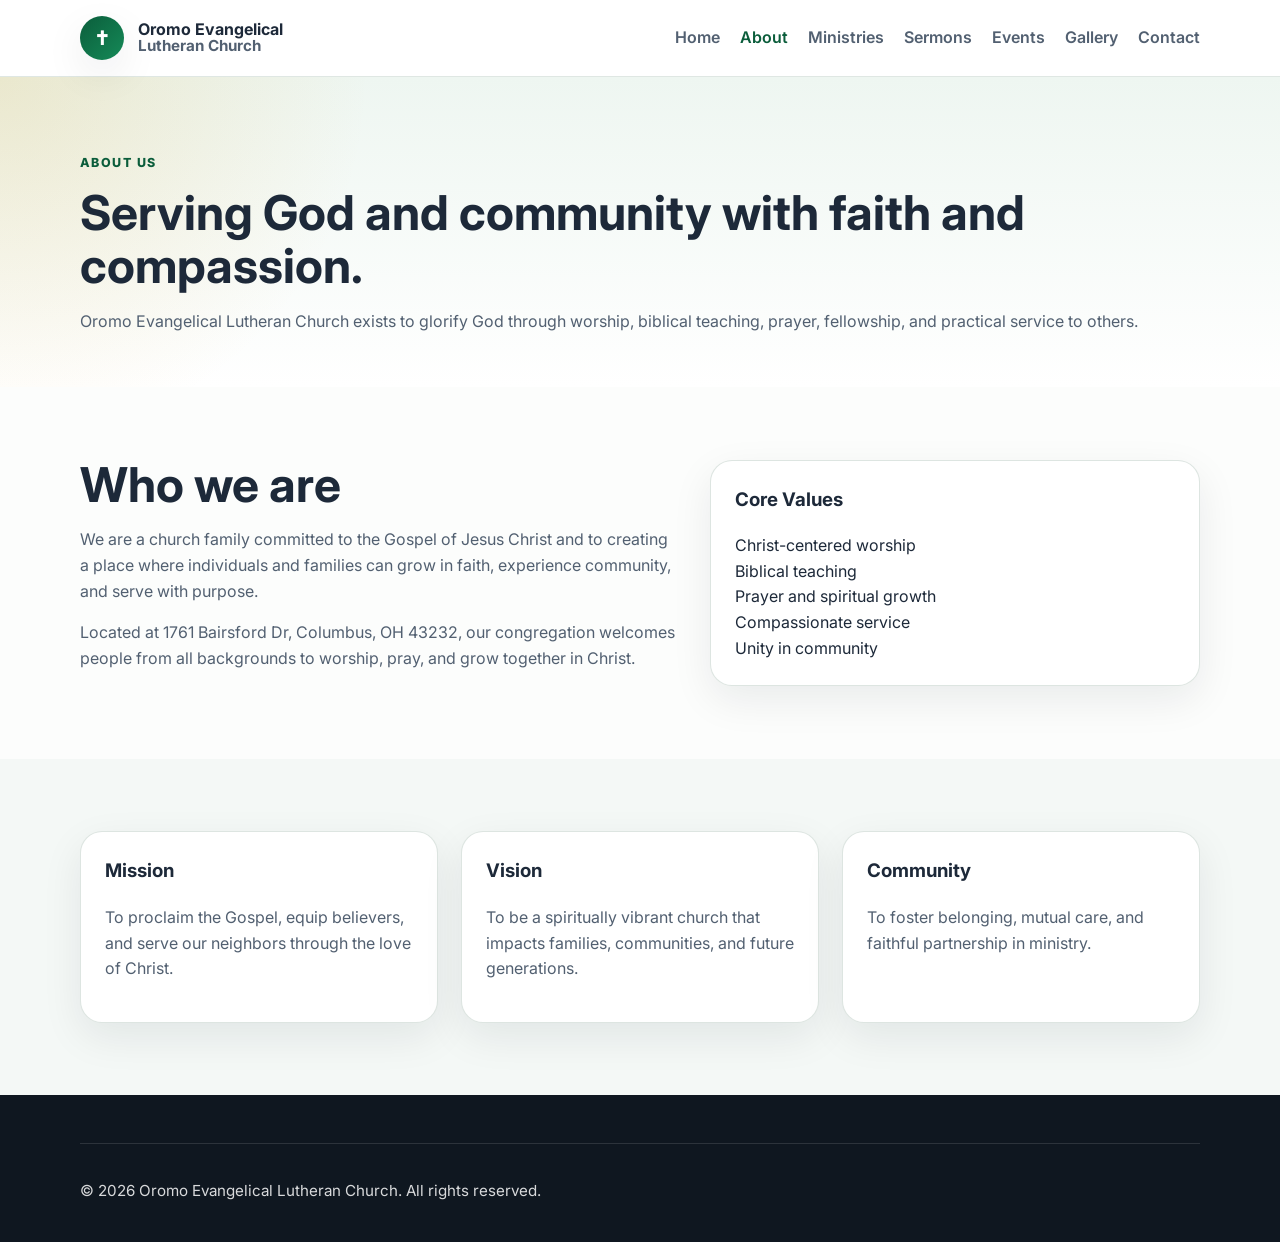
==== about.html @ d6fb28f9 "Add gallery navigation across site and link homepage to photo gallery" ====
<!DOCTYPE html>
<html lang="en">
  <head>
    <meta charset="UTF-8" />
    <meta name="viewport" content="width=device-width, initial-scale=1.0" />
    <title>About | Oromo Evangelical Lutheran Church</title>
    <meta
      name="description"
      content="Learn about Oromo Evangelical Lutheran Church in Columbus, Ohio, our mission, values, and commitment to worship, discipleship, and service."
    />
    <link rel="preconnect" href="https://fonts.googleapis.com" />
    <link rel="preconnect" href="https://fonts.gstatic.com" crossorigin />
    <link
      href="https://fonts.googleapis.com/css2?family=Inter:wght@400;500;600;700;800&display=swap"
      rel="stylesheet"
    />
    <link rel="stylesheet" href="assets/css/styles.css" />
  </head>
  <body>
    <header class="site-header">
      <div class="container header-inner">
        <a class="brand" href="index.html">
          <span class="brand-mark">✝</span>
          <span class="brand-text">
            <strong>Oromo Evangelical</strong>
            <span>Lutheran Church</span>
          </span>
        </a>
        <button class="nav-toggle" aria-label="Toggle navigation" aria-expanded="false">
          <span></span><span></span><span></span>
        </button>
        <nav class="site-nav">
          <a href="index.html">Home</a>
          <a class="active" href="about.html">About</a>
          <a href="ministries.html">Ministries</a>
          <a href="sermons.html">Sermons</a>
          <a href="events.html">Events</a>
          <a href="gallery.html">Gallery</a>
          <a href="contact.html">Contact</a>
        </nav>
      </div>
    </header>

    <main class="page-main">
      <section class="page-hero">
        <div class="container">
          <span class="eyebrow">About Us</span>
          <h1>Serving God and community with faith and compassion.</h1>
          <p>
            Oromo Evangelical Lutheran Church exists to glorify God through worship, biblical
            teaching, prayer, fellowship, and practical service to others.
          </p>
        </div>
      </section>

      <section class="section">
        <div class="container split-section">
          <div>
            <h2>Who we are</h2>
            <p>
              We are a church family committed to the Gospel of Jesus Christ and to creating a place
              where individuals and families can grow in faith, experience community, and serve with
              purpose.
            </p>
            <p>
              Located at 1761 Bairsford Dr, Columbus, OH 43232, our congregation welcomes people
              from all backgrounds to worship, pray, and grow together in Christ.
            </p>
          </div>
          <div class="info-panel">
            <h3>Core Values</h3>
            <ul>
              <li>Christ-centered worship</li>
              <li>Biblical teaching</li>
              <li>Prayer and spiritual growth</li>
              <li>Compassionate service</li>
              <li>Unity in community</li>
            </ul>
          </div>
        </div>
      </section>

      <section class="section section-alt">
        <div class="container cards three-up">
          <article class="card">
            <h3>Mission</h3>
            <p>
              To proclaim the Gospel, equip believers, and serve our neighbors through the love of
              Christ.
            </p>
          </article>
          <article class="card">
            <h3>Vision</h3>
            <p>
              To be a spiritually vibrant church that impacts families, communities, and future
              generations.
            </p>
          </article>
          <article class="card">
            <h3>Community</h3>
            <p>
              To foster belonging, mutual care, and faithful partnership in ministry.
            </p>
          </article>
        </div>
      </section>
    </main>

    <footer class="site-footer">
      <div class="container footer-bottom">
        <p>© 2026 Oromo Evangelical Lutheran Church. All rights reserved.</p>
      </div>
    </footer>

    <script src="assets/js/main.js"></script>
  </body>
</html>
---- assets/css/styles.css ----
:root {
  --color-primary: #0b5d3b;
  --color-primary-dark: #08482d;
  --color-secondary: #d7a72d;
  --color-text: #1d2939;
  --color-muted: #526071;
  --color-surface: #ffffff;
  --color-surface-alt: #f4f8f6;
  --color-border: #d8e1dc;
  --color-footer: #0f1720;
  --shadow-soft: 0 14px 40px rgba(15, 23, 32, 0.08);
  --radius-lg: 22px;
  --radius-md: 16px;
  --radius-sm: 12px;
  --container: 1120px;
}

* {
  box-sizing: border-box;
}

html {
  scroll-behavior: smooth;
}

body {
  margin: 0;
  font-family: 'Inter', sans-serif;
  color: var(--color-text);
  background: #fcfdfc;
  line-height: 1.6;
}

a {
  color: inherit;
  text-decoration: none;
}

img {
  max-width: 100%;
  display: block;
}

.container {
  width: min(100% - 2rem, var(--container));
  margin: 0 auto;
}

.site-header {
  position: sticky;
  top: 0;
  z-index: 20;
  background: rgba(255, 255, 255, 0.94);
  backdrop-filter: blur(10px);
  border-bottom: 1px solid rgba(216, 225, 220, 0.8);
}

.header-inner {
  display: flex;
  align-items: center;
  justify-content: space-between;
  gap: 1rem;
  min-height: 76px;
}

.brand {
  display: inline-flex;
  align-items: center;
  gap: 0.85rem;
  font-weight: 700;
}

.brand-mark {
  width: 44px;
  height: 44px;
  border-radius: 50%;
  background: linear-gradient(135deg, var(--color-primary), #158a58);
  color: #fff;
  display: grid;
  place-items: center;
  font-size: 1.2rem;
  box-shadow: var(--shadow-soft);
}

.brand-text {
  display: flex;
  flex-direction: column;
  line-height: 1.1;
}

.brand-text span {
  color: var(--color-muted);
  font-size: 0.95rem;
}

.site-nav {
  display: flex;
  gap: 1.25rem;
  align-items: center;
}

.site-nav a {
  font-weight: 600;
  color: var(--color-muted);
  transition: color 0.2s ease;
}

.site-nav a:hover,
.site-nav a.active {
  color: var(--color-primary);
}

.nav-toggle {
  display: none;
  border: 0;
  background: transparent;
  padding: 0;
  cursor: pointer;
}

.nav-toggle span {
  display: block;
  width: 24px;
  height: 2px;
  background: var(--color-text);
  margin: 5px 0;
  transition: 0.25s ease;
}

.hero,
.page-hero {
  background:
    radial-gradient(circle at top left, rgba(215, 167, 45, 0.18), transparent 28%),
    linear-gradient(180deg, #eef6f1 0%, #ffffff 100%);
}

.hero {
  padding: 5.5rem 0 4.5rem;
}

.page-hero {
  padding: 4.5rem 0 2.25rem;
}

.hero-grid,
.split-section,
.footer-grid {
  display: grid;
  gap: 2rem;
}

.hero-grid {
  grid-template-columns: 1.15fr 0.85fr;
  align-items: center;
}

.hero-copy h1,
.page-hero h1,
.section-heading h2,
.split-section h2,
.cta-box h2 {
  line-height: 1.1;
  margin: 0 0 1rem;
}

.hero-copy h1 {
  font-size: clamp(2.4rem, 5vw, 4.25rem);
  max-width: 12ch;
}

.page-hero h1,
.section-heading h2,
.split-section h2,
.cta-box h2 {
  font-size: clamp(2rem, 4vw, 3rem);
}

.hero-copy p,
.page-hero p,
.section-heading p,
.card p,
.split-section p,
.cta-box p,
.info-panel p {
  color: var(--color-muted);
}

.eyebrow {
  display: inline-block;
  margin-bottom: 0.9rem;
  text-transform: uppercase;
  letter-spacing: 0.12em;
  font-size: 0.78rem;
  font-weight: 800;
  color: var(--color-primary);
}

.hero-actions {
  display: flex;
  flex-wrap: wrap;
  gap: 1rem;
  margin: 1.6rem 0 1.5rem;
}

.btn {
  display: inline-flex;
  align-items: center;
  justify-content: center;
  border-radius: 999px;
  padding: 0.9rem 1.35rem;
  font-weight: 700;
  transition: transform 0.2s ease, box-shadow 0.2s ease, background 0.2s ease;
}

.btn:hover {
  transform: translateY(-1px);
}

.btn-primary {
  background: var(--color-primary);
  color: #fff;
  box-shadow: 0 12px 30px rgba(11, 93, 59, 0.2);
}

.btn-primary:hover {
  background: var(--color-primary-dark);
}

.btn-secondary,
.btn-light {
  background: #fff;
  color: var(--color-text);
  border: 1px solid var(--color-border);
}

.btn-light {
  white-space: nowrap;
}

.service-times,
.info-panel ul,
.contact-list,
.site-footer ul {
  list-style: none;
  padding: 0;
  margin: 0;
}

.service-times li,
.contact-list li,
.site-footer li {
  margin-bottom: 0.6rem;
}

.hero-card,
.card,
.info-panel,
.cta-box,
.gallery-preview-card {
  background: var(--color-surface);
  border-radius: var(--radius-lg);
  box-shadow: var(--shadow-soft);
}

.hero-card {
  overflow: hidden;
  border: 1px solid rgba(216, 225, 220, 0.7);
}

.hero-card-image {
  min-height: 320px;
  background:
    linear-gradient(rgba(11, 93, 59, 0.14), rgba(11, 93, 59, 0.22)),
    url('../../home.webp') center/cover;
}

.hero-card-content {
  padding: 1.5rem;
}

.text-link {
  color: var(--color-primary);
  font-weight: 700;
}

.section {
  padding: 4.5rem 0;
}

.section-alt {
  background: var(--color-surface-alt);
}

.section-heading {
  max-width: 700px;
  margin-bottom: 2rem;
}

.cards {
  display: grid;
  gap: 1.4rem;
}

.cards.three-up {
  grid-template-columns: repeat(3, minmax(0, 1fr));
}

.cards.two-up {
  grid-template-columns: repeat(2, minmax(0, 1fr));
}

.card,
.info-panel {
  padding: 1.5rem;
  border: 1px solid rgba(216, 225, 220, 0.85);
}

.card h3,
.info-panel h3,
.site-footer h3,
.site-footer h4 {
  margin-top: 0;
}

.split-section {
  grid-template-columns: 1.1fr 0.9fr;
  align-items: center;
}

.event-date {
  display: inline-block;
  margin-bottom: 0.85rem;
  font-weight: 800;
  color: var(--color-secondary);
}

.ministry-card {
  display: flex;
  flex-direction: column;
  gap: 1rem;
}

.ministry-image,
.gallery-preview-image {
  width: 100%;
  height: 220px;
  object-fit: cover;
  border-radius: var(--radius-md);
}

.gallery-preview-section {
  padding-top: 0;
}

.gallery-preview-card {
  padding: 1rem;
  border: 1px solid rgba(216, 225, 220, 0.85);
}

.cta-section {
  padding-top: 0;
}

.cta-box {
  background: linear-gradient(135deg, var(--color-primary), #158a58);
  color: #fff;
  padding: 2rem;
  display: flex;
  align-items: center;
  justify-content: space-between;
  gap: 1.5rem;
}

.cta-box .eyebrow,
.cta-box p {
  color: rgba(255, 255, 255, 0.9);
}

.site-footer {
  background: var(--color-footer);
  color: rgba(255, 255, 255, 0.84);
  padding: 3rem 0 1.5rem;
}

.footer-grid {
  grid-template-columns: 1.3fr 0.7fr 0.8fr;
  padding-bottom: 1.5rem;
}

.site-footer a {
  color: rgba(255, 255, 255, 0.84);
}

.footer-bottom {
  padding-top: 1.25rem;
  border-top: 1px solid rgba(255, 255, 255, 0.12);
  font-size: 0.95rem;
}

.gallery-section {
  padding-top: 0;
}

.gallery-grid {
  display: grid;
  grid-template-columns: repeat(3, minmax(0, 1fr));
  gap: 1.25rem;
}

.gallery-grid img {
  width: 100%;
  height: 240px;
  object-fit: cover;
  border-radius: var(--radius-md);
  box-shadow: var(--shadow-soft);
}

@media (max-width: 900px) {
  .hero-grid,
  .split-section,
  .footer-grid,
  .cards.three-up,
  .cards.two-up,
  .cta-box,
  .gallery-grid {
    grid-template-columns: 1fr;
  }

  .cta-box {
    align-items: flex-start;
  }

  .nav-toggle {
    display: block;
  }

  .site-nav {
    position: absolute;
    top: 76px;
    right: 1rem;
    left: 1rem;
    display: none;
    flex-direction: column;
    align-items: flex-start;
    gap: 1rem;
    padding: 1rem;
    background: #fff;
    border: 1px solid var(--color-border);
    border-radius: var(--radius-md);
    box-shadow: var(--shadow-soft);
  }

  .site-nav.open {
    display: flex;
  }
}
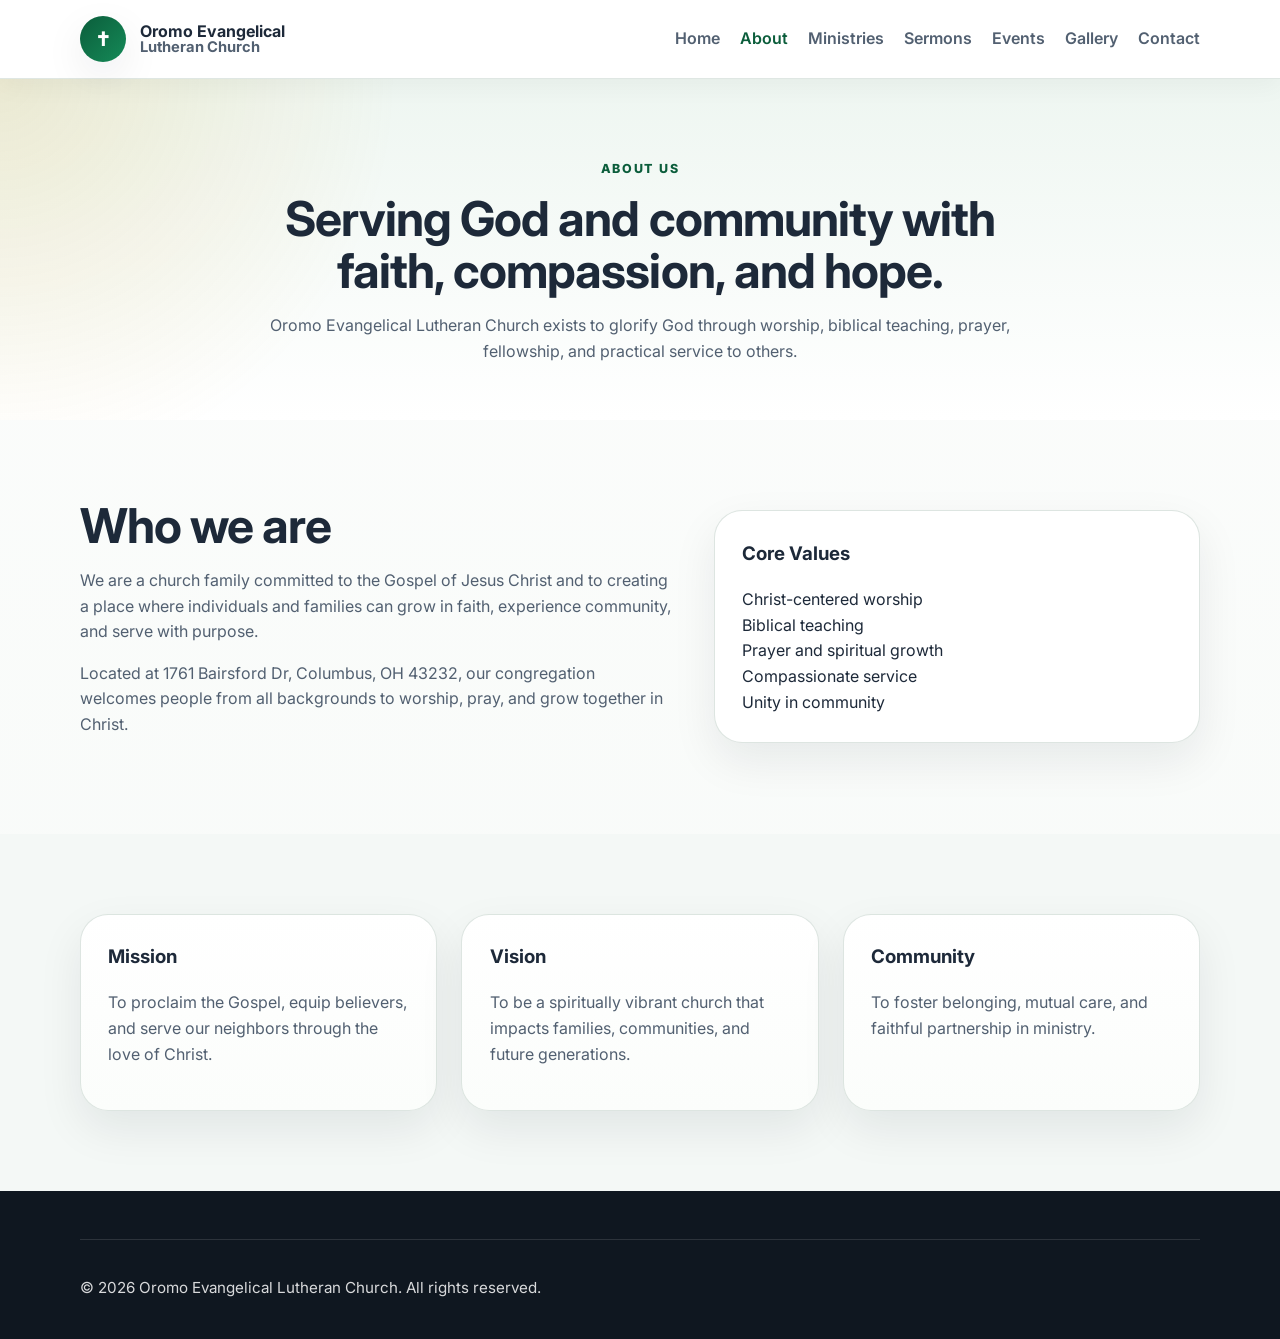
==== commit a0c67684: "Polish about, contact, sermons, and upgrade gallery with captions and featured slideshow" ====
--- a/about.html
+++ b/about.html
@@ -43,9 +43,9 @@
 
     <main class="page-main">
       <section class="page-hero">
-        <div class="container">
+        <div class="container centered-heading">
           <span class="eyebrow">About Us</span>
-          <h1>Serving God and community with faith and compassion.</h1>
+          <h1>Serving God and community with faith, compassion, and hope.</h1>
           <p>
             Oromo Evangelical Lutheran Church exists to glorify God through worship, biblical
             teaching, prayer, fellowship, and practical service to others.
@@ -54,7 +54,7 @@
       </section>
 
       <section class="section">
-        <div class="container split-section">
+        <div class="container split-section refined-split">
           <div>
             <h2>Who we are</h2>
             <p>
@@ -67,7 +67,7 @@
               from all backgrounds to worship, pray, and grow together in Christ.
             </p>
           </div>
-          <div class="info-panel">
+          <div class="info-panel polished-panel">
             <h3>Core Values</h3>
             <ul>
               <li>Christ-centered worship</li>
@@ -82,21 +82,21 @@
 
       <section class="section section-alt">
         <div class="container cards three-up">
-          <article class="card">
+          <article class="card polished-card">
             <h3>Mission</h3>
             <p>
               To proclaim the Gospel, equip believers, and serve our neighbors through the love of
               Christ.
             </p>
           </article>
-          <article class="card">
+          <article class="card polished-card">
             <h3>Vision</h3>
             <p>
               To be a spiritually vibrant church that impacts families, communities, and future
               generations.
             </p>
           </article>
-          <article class="card">
+          <article class="card polished-card">
             <h3>Community</h3>
             <p>
               To foster belonging, mutual care, and faithful partnership in ministry.
--- a/assets/css/styles.css
+++ b/assets/css/styles.css
@@ -8,7 +8,12 @@
   --color-surface-alt: #f4f8f6;
   --color-border: #d8e1dc;
   --color-footer: #0f1720;
-  --shadow-soft: 0 14px 40px rgba(15, 23, 32, 0.08);
+  --color-shadow: rgba(15, 23, 32, 0.08);
+  --color-shadow-strong: rgba(15, 23, 32, 0.16);
+  --shadow-soft: 0 14px 40px var(--color-shadow);
+  --shadow-card: 0 18px 45px var(--color-shadow);
+  --shadow-image: 0 22px 50px var(--color-shadow-strong);
+  --radius-xl: 28px;
   --radius-lg: 22px;
   --radius-md: 16px;
   --radius-sm: 12px;
@@ -27,7 +32,7 @@
   margin: 0;
   font-family: 'Inter', sans-serif;
   color: var(--color-text);
-  background: #fcfdfc;
+  background: linear-gradient(180deg, #fcfdfc 0%, #f7faf8 100%);
   line-height: 1.6;
 }
 
@@ -39,6 +44,11 @@
 img {
   max-width: 100%;
   display: block;
+}
+
+iframe {
+  border: 0;
+  width: 100%;
 }
 
 .container {
@@ -51,8 +61,9 @@
   top: 0;
   z-index: 20;
   background: rgba(255, 255, 255, 0.94);
-  backdrop-filter: blur(10px);
+  backdrop-filter: blur(14px);
   border-bottom: 1px solid rgba(216, 225, 220, 0.8);
+  box-shadow: 0 8px 24px rgba(15, 23, 32, 0.04);
 }
 
 .header-inner {
@@ -60,7 +71,7 @@
   align-items: center;
   justify-content: space-between;
   gap: 1rem;
-  min-height: 76px;
+  min-height: 78px;
 }
 
 .brand {
@@ -71,8 +82,8 @@
 }
 
 .brand-mark {
-  width: 44px;
-  height: 44px;
+  width: 46px;
+  height: 46px;
   border-radius: 50%;
   background: linear-gradient(135deg, var(--color-primary), #158a58);
   color: #fff;
@@ -85,12 +96,16 @@
 .brand-text {
   display: flex;
   flex-direction: column;
-  line-height: 1.1;
+  line-height: 1.05;
+}
+
+.brand-text strong {
+  font-size: 1rem;
 }
 
 .brand-text span {
   color: var(--color-muted);
-  font-size: 0.95rem;
+  font-size: 0.92rem;
 }
 
 .site-nav {
@@ -130,27 +145,31 @@
 .hero,
 .page-hero {
   background:
-    radial-gradient(circle at top left, rgba(215, 167, 45, 0.18), transparent 28%),
+    radial-gradient(circle at top left, rgba(215, 167, 45, 0.16), transparent 30%),
     linear-gradient(180deg, #eef6f1 0%, #ffffff 100%);
 }
 
 .hero {
-  padding: 5.5rem 0 4.5rem;
+  padding: 5rem 0 4.5rem;
+}
+
+.hero-refined {
+  position: relative;
 }
 
 .page-hero {
-  padding: 4.5rem 0 2.25rem;
+  padding: 4.75rem 0 2.5rem;
 }
 
 .hero-grid,
 .split-section,
 .footer-grid {
   display: grid;
-  gap: 2rem;
+  gap: 2.5rem;
 }
 
 .hero-grid {
-  grid-template-columns: 1.15fr 0.85fr;
+  grid-template-columns: minmax(0, 1.05fr) minmax(320px, 0.95fr);
   align-items: center;
 }
 
@@ -159,13 +178,19 @@
 .section-heading h2,
 .split-section h2,
 .cta-box h2 {
-  line-height: 1.1;
+  line-height: 1.08;
   margin: 0 0 1rem;
+  letter-spacing: -0.02em;
 }
 
 .hero-copy h1 {
-  font-size: clamp(2.4rem, 5vw, 4.25rem);
-  max-width: 12ch;
+  font-size: clamp(2.1rem, 4vw, 3.3rem);
+  max-width: 13ch;
+}
+
+.hero-lead {
+  font-size: 1.06rem;
+  max-width: 58ch;
 }
 
 .page-hero h1,
@@ -181,7 +206,8 @@
 .card p,
 .split-section p,
 .cta-box p,
-.info-panel p {
+.info-panel p,
+.gallery-item figcaption {
   color: var(--color-muted);
 }
 
@@ -189,17 +215,23 @@
   display: inline-block;
   margin-bottom: 0.9rem;
   text-transform: uppercase;
-  letter-spacing: 0.12em;
+  letter-spacing: 0.14em;
   font-size: 0.78rem;
   font-weight: 800;
   color: var(--color-primary);
+}
+
+.centered-heading {
+  text-align: center;
+  max-width: 760px;
+  margin: 0 auto;
 }
 
 .hero-actions {
   display: flex;
   flex-wrap: wrap;
   gap: 1rem;
-  margin: 1.6rem 0 1.5rem;
+  margin: 1.8rem 0 1.6rem;
 }
 
 .btn {
@@ -207,13 +239,13 @@
   align-items: center;
   justify-content: center;
   border-radius: 999px;
-  padding: 0.9rem 1.35rem;
+  padding: 0.95rem 1.45rem;
   font-weight: 700;
   transition: transform 0.2s ease, box-shadow 0.2s ease, background 0.2s ease;
 }
 
 .btn:hover {
-  transform: translateY(-1px);
+  transform: translateY(-2px);
 }
 
 .btn-primary {
@@ -230,7 +262,8 @@
 .btn-light {
   background: #fff;
   color: var(--color-text);
-  border: 1px solid var(--color-border);
+  border: 1px solid rgba(216, 225, 220, 0.9);
+  box-shadow: 0 10px 24px rgba(15, 23, 32, 0.04);
 }
 
 .btn-light {
@@ -249,33 +282,69 @@
 .service-times li,
 .contact-list li,
 .site-footer li {
-  margin-bottom: 0.6rem;
+  margin-bottom: 0.75rem;
+}
+
+.service-times-highlight {
+  display: grid;
+  gap: 0.9rem;
+  max-width: 520px;
+}
+
+.service-times-highlight li {
+  display: flex;
+  align-items: center;
+  justify-content: space-between;
+  gap: 1rem;
+  padding: 0.95rem 1.15rem;
+  border-radius: var(--radius-md);
+  background: rgba(255, 255, 255, 0.86);
+  border: 1px solid rgba(216, 225, 220, 0.9);
+  box-shadow: 0 10px 24px rgba(15, 23, 32, 0.04);
+}
+
+.service-times-highlight span {
+  color: var(--color-muted);
+  text-align: right;
 }
 
 .hero-card,
 .card,
 .info-panel,
 .cta-box,
-.gallery-preview-card {
+.gallery-preview-card,
+.gallery-featured {
   background: var(--color-surface);
-  border-radius: var(--radius-lg);
-  box-shadow: var(--shadow-soft);
+  border-radius: var(--radius-xl);
+  box-shadow: var(--shadow-card);
+}
+
+.hero-card,
+.polished-card,
+.polished-panel,
+.image-card,
+.gallery-item,
+.gallery-featured {
+  border: 1px solid rgba(216, 225, 220, 0.85);
 }
 
 .hero-card {
   overflow: hidden;
-  border: 1px solid rgba(216, 225, 220, 0.7);
 }
 
 .hero-card-image {
-  min-height: 320px;
+  min-height: 420px;
   background:
-    linear-gradient(rgba(11, 93, 59, 0.14), rgba(11, 93, 59, 0.22)),
+    linear-gradient(rgba(6, 34, 22, 0.14), rgba(6, 34, 22, 0.34)),
     url('../../home.webp') center/cover;
 }
 
 .hero-card-content {
-  padding: 1.5rem;
+  padding: 1.75rem;
+}
+
+.hero-card-content h2 {
+  margin-bottom: 0.75rem;
 }
 
 .text-link {
@@ -284,7 +353,11 @@
 }
 
 .section {
-  padding: 4.5rem 0;
+  padding: 5rem 0;
+}
+
+.section-soft {
+  background: linear-gradient(180deg, rgba(244, 248, 246, 0.7), rgba(255, 255, 255, 0));
 }
 
 .section-alt {
@@ -293,12 +366,12 @@
 
 .section-heading {
   max-width: 700px;
-  margin-bottom: 2rem;
+  margin-bottom: 2.2rem;
 }
 
 .cards {
   display: grid;
-  gap: 1.4rem;
+  gap: 1.5rem;
 }
 
 .cards.three-up {
@@ -311,15 +384,26 @@
 
 .card,
 .info-panel {
-  padding: 1.5rem;
+  padding: 1.7rem;
   border: 1px solid rgba(216, 225, 220, 0.85);
 }
 
 .card h3,
 .info-panel h3,
 .site-footer h3,
-.site-footer h4 {
+.site-footer h4,
+.gallery-item figcaption {
   margin-top: 0;
+}
+
+.feature-card,
+.polished-card {
+  background: linear-gradient(180deg, #ffffff 0%, #fbfdfb 100%);
+}
+
+.refined-split {
+  grid-template-columns: minmax(0, 1fr) minmax(280px, 0.92fr);
+  align-items: center;
 }
 
 .split-section {
@@ -327,25 +411,63 @@
   align-items: center;
 }
 
-.event-date {
+.event-date,
+.sermon-tag {
   display: inline-block;
   margin-bottom: 0.85rem;
   font-weight: 800;
   color: var(--color-secondary);
 }
 
+.sermon-tag {
+  padding: 0.38rem 0.75rem;
+  border-radius: 999px;
+  background: rgba(215, 167, 45, 0.14);
+}
+
+.sermon-card h3 {
+  margin-bottom: 0.6rem;
+}
+
+.contact-panel,
+.map-panel {
+  min-height: 100%;
+}
+
+.map-embed-wrapper {
+  margin-top: 1.25rem;
+  overflow: hidden;
+  border-radius: var(--radius-lg);
+  box-shadow: var(--shadow-soft);
+}
+
+.map-embed-wrapper iframe {
+  display: block;
+  min-height: 320px;
+}
+
+.ministry-grid .card {
+  min-height: 100%;
+}
+
 .ministry-card {
   display: flex;
   flex-direction: column;
   gap: 1rem;
+  overflow: hidden;
+}
+
+.ministry-card-featured {
+  padding: 1.1rem;
 }
 
 .ministry-image,
 .gallery-preview-image {
   width: 100%;
-  height: 220px;
+  height: 260px;
   object-fit: cover;
-  border-radius: var(--radius-md);
+  border-radius: var(--radius-lg);
+  box-shadow: var(--shadow-image);
 }
 
 .gallery-preview-section {
@@ -354,7 +476,27 @@
 
 .gallery-preview-card {
   padding: 1rem;
-  border: 1px solid rgba(216, 225, 220, 0.85);
+}
+
+.gallery-showcase {
+  display: grid;
+  gap: 1.75rem;
+}
+
+.gallery-featured {
+  padding: 1rem;
+}
+
+.gallery-featured img {
+  width: 100%;
+  height: min(68vw, 520px);
+  object-fit: cover;
+  border-radius: var(--radius-lg);
+  box-shadow: var(--shadow-image);
+}
+
+.gallery-thumbnails {
+  grid-template-columns: repeat(3, minmax(0, 1fr));
 }
 
 .cta-section {
@@ -364,7 +506,7 @@
 .cta-box {
   background: linear-gradient(135deg, var(--color-primary), #158a58);
   color: #fff;
-  padding: 2rem;
+  padding: 2.35rem;
   display: flex;
   align-items: center;
   justify-content: space-between;
@@ -373,7 +515,7 @@
 
 .cta-box .eyebrow,
 .cta-box p {
-  color: rgba(255, 255, 255, 0.9);
+  color: rgba(255, 255, 255, 0.92);
 }
 
 .site-footer {
@@ -404,15 +546,39 @@
 .gallery-grid {
   display: grid;
   grid-template-columns: repeat(3, minmax(0, 1fr));
-  gap: 1.25rem;
+  gap: 1.5rem;
+}
+
+.gallery-item {
+  margin: 0;
+  overflow: hidden;
+  border-radius: var(--radius-lg);
+  background: #fff;
+  box-shadow: var(--shadow-card);
+  cursor: pointer;
+  transition: transform 0.2s ease, box-shadow 0.2s ease;
+}
+
+.gallery-item:hover,
+.gallery-item-active {
+  transform: translateY(-4px);
+  box-shadow: var(--shadow-image);
 }
 
 .gallery-grid img {
   width: 100%;
-  height: 240px;
+  height: 220px;
   object-fit: cover;
-  border-radius: var(--radius-md);
-  box-shadow: var(--shadow-soft);
+  transition: transform 0.3s ease;
+}
+
+.gallery-item figcaption {
+  padding: 0.9rem 1rem 1rem;
+  font-weight: 600;
+}
+
+.gallery-item:hover img {
+  transform: scale(1.03);
 }
 
 @media (max-width: 900px) {
@@ -422,8 +588,23 @@
   .cards.three-up,
   .cards.two-up,
   .cta-box,
-  .gallery-grid {
+  .gallery-grid,
+  .refined-split,
+  .gallery-thumbnails {
     grid-template-columns: 1fr;
+  }
+
+  .hero {
+    padding-top: 4.25rem;
+  }
+
+  .service-times-highlight li {
+    flex-direction: column;
+    align-items: flex-start;
+  }
+
+  .service-times-highlight span {
+    text-align: left;
   }
 
   .cta-box {
@@ -436,7 +617,7 @@
 
   .site-nav {
     position: absolute;
-    top: 76px;
+    top: 78px;
     right: 1rem;
     left: 1rem;
     display: none;
@@ -453,4 +634,8 @@
   .site-nav.open {
     display: flex;
   }
-}
+
+  .gallery-featured img {
+    height: 320px;
+  }
+}
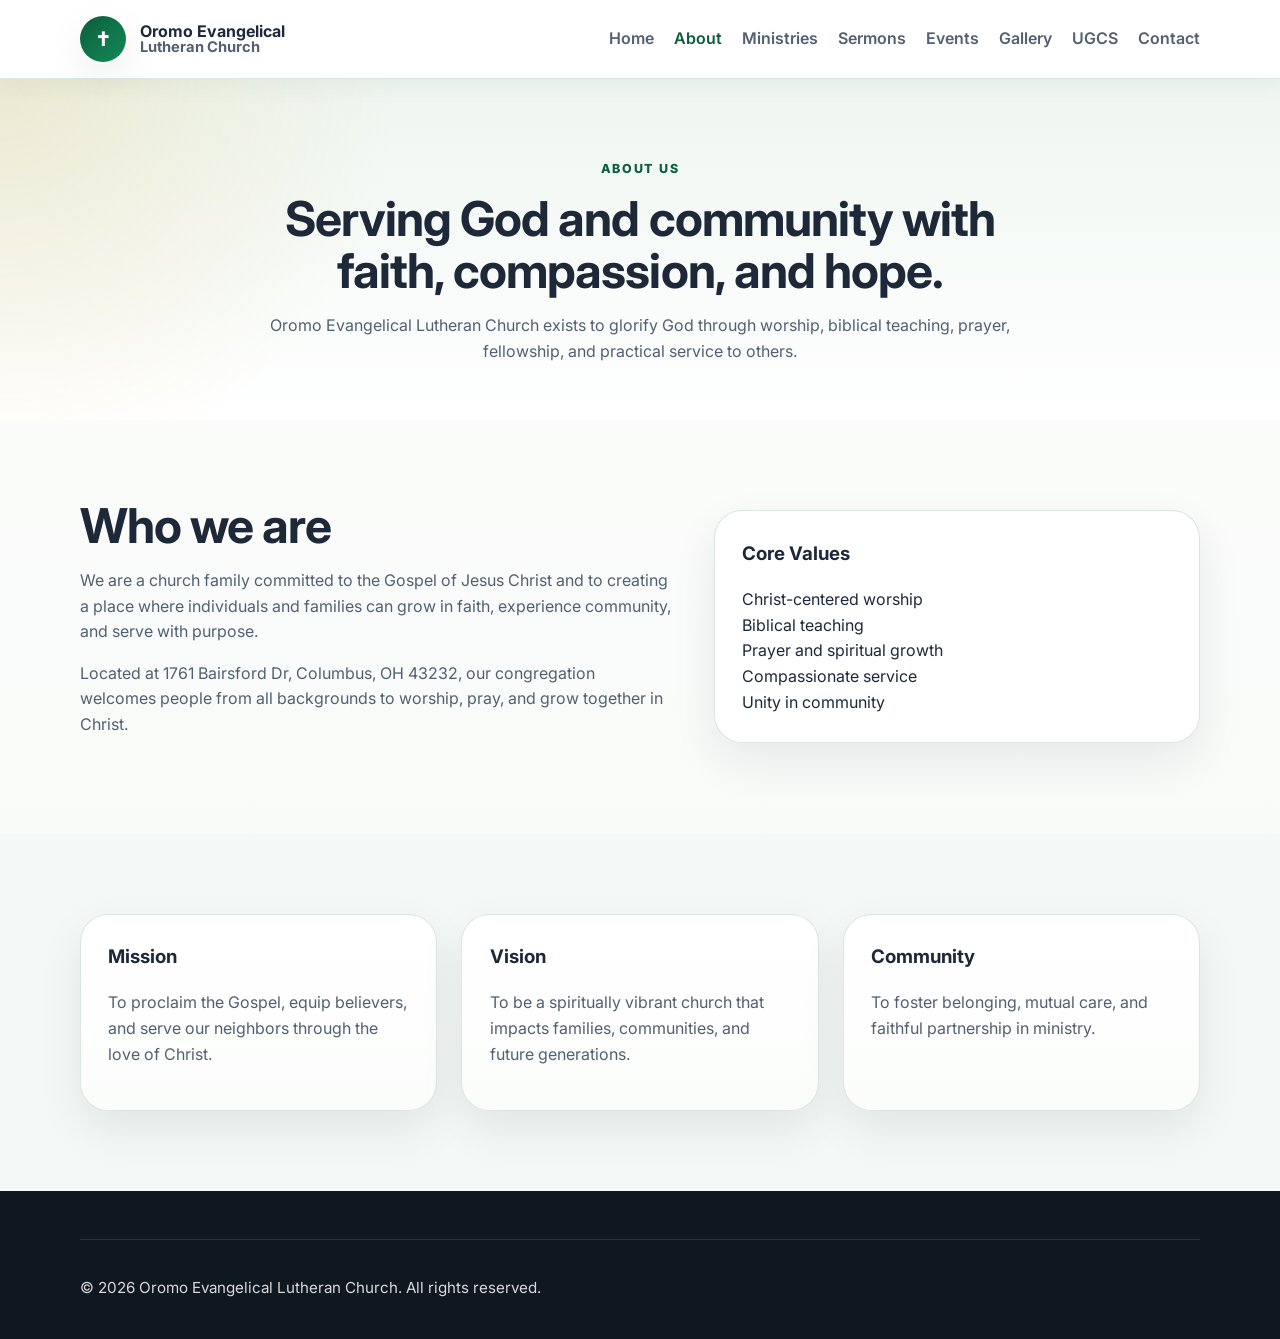
==== commit b8cdb03d: "Add UGCS page and link from Outreach Ministry card - Create ugcs.html with background and historical" ====
--- a/about.html
+++ b/about.html
@@ -36,6 +36,7 @@
           <a href="sermons.html">Sermons</a>
           <a href="events.html">Events</a>
           <a href="gallery.html">Gallery</a>
+          <a href="ugcs.html">UGCS</a>
           <a href="contact.html">Contact</a>
         </nav>
       </div>
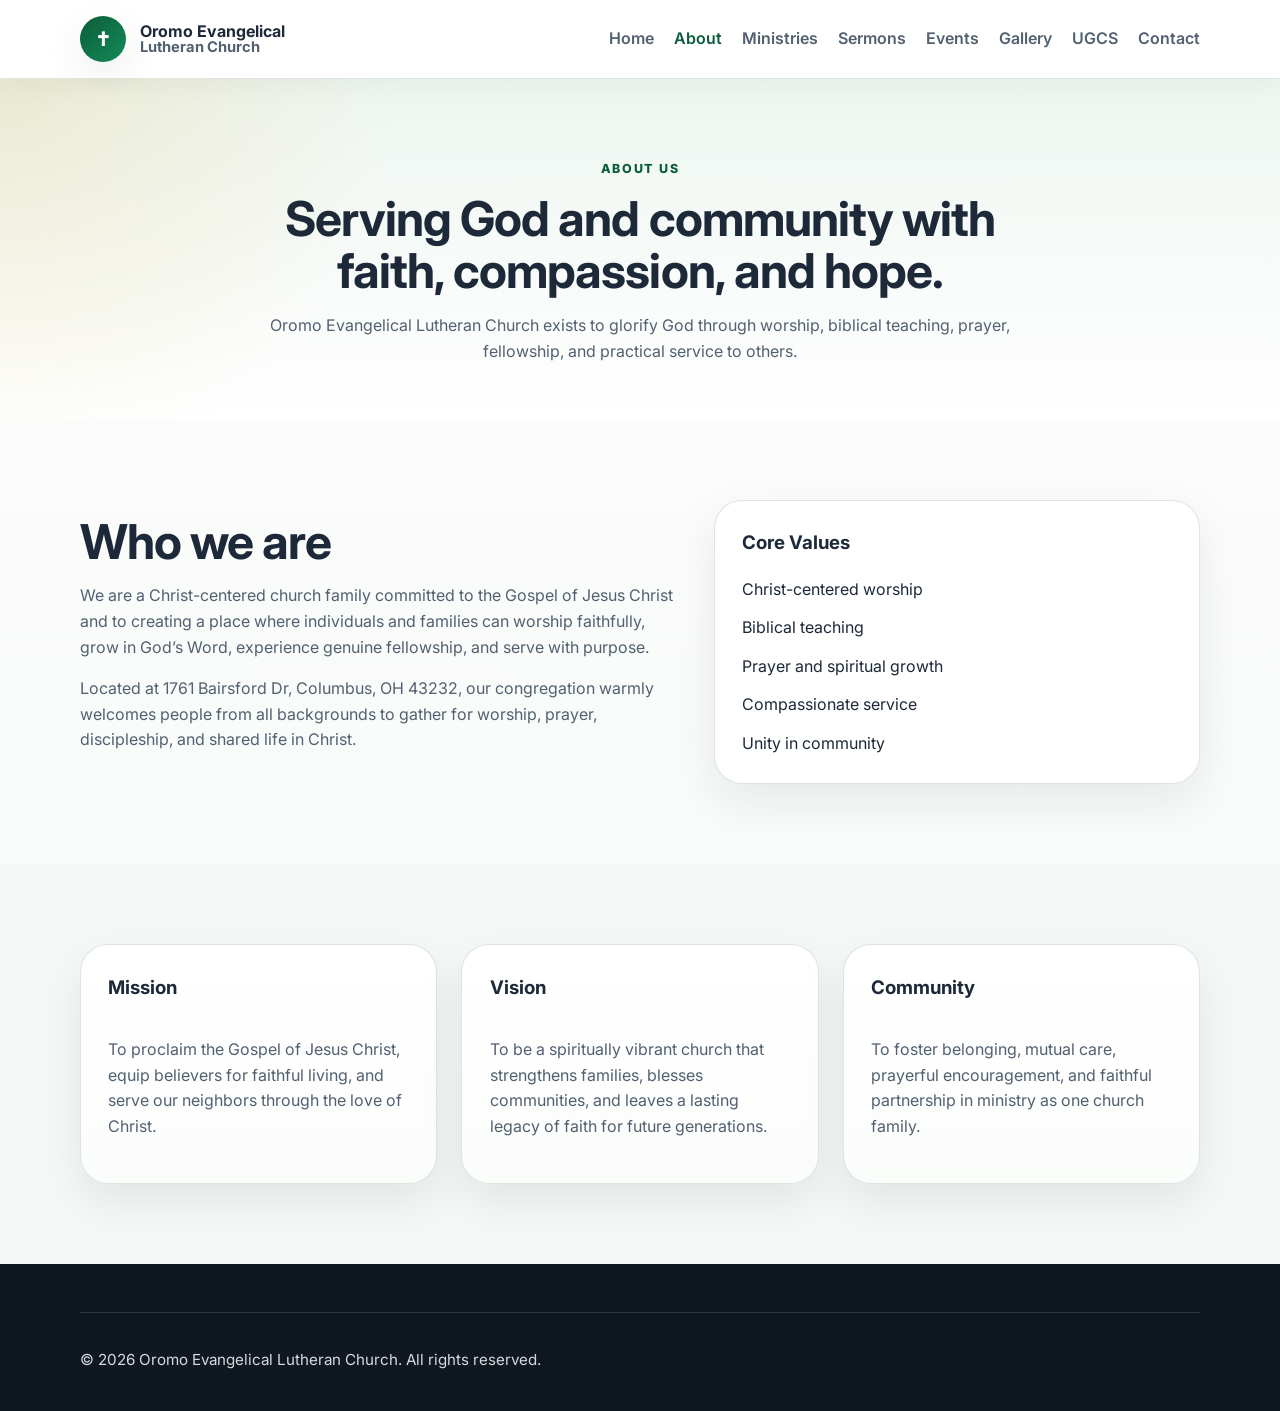
==== commit 95115c5b: "Polish About page wording and balance content cards" ====
--- a/about.html
+++ b/about.html
@@ -59,16 +59,17 @@
           <div>
             <h2>Who we are</h2>
             <p>
-              We are a church family committed to the Gospel of Jesus Christ and to creating a place
-              where individuals and families can grow in faith, experience community, and serve with
-              purpose.
+              We are a Christ-centered church family committed to the Gospel of Jesus Christ and to
+              creating a place where individuals and families can worship faithfully, grow in God’s
+              Word, experience genuine fellowship, and serve with purpose.
             </p>
             <p>
-              Located at 1761 Bairsford Dr, Columbus, OH 43232, our congregation welcomes people
-              from all backgrounds to worship, pray, and grow together in Christ.
+              Located at 1761 Bairsford Dr, Columbus, OH 43232, our congregation warmly welcomes
+              people from all backgrounds to gather for worship, prayer, discipleship, and shared life
+              in Christ.
             </p>
           </div>
-          <div class="info-panel polished-panel">
+          <div class="info-panel polished-panel about-values-panel">
             <h3>Core Values</h3>
             <ul>
               <li>Christ-centered worship</li>
@@ -82,25 +83,26 @@
       </section>
 
       <section class="section section-alt">
-        <div class="container cards three-up">
-          <article class="card polished-card">
+        <div class="container cards three-up ministry-balance-grid">
+          <article class="card polished-card balanced-card">
             <h3>Mission</h3>
             <p>
-              To proclaim the Gospel, equip believers, and serve our neighbors through the love of
-              Christ.
+              To proclaim the Gospel of Jesus Christ, equip believers for faithful living, and serve
+              our neighbors through the love of Christ.
             </p>
           </article>
-          <article class="card polished-card">
+          <article class="card polished-card balanced-card">
             <h3>Vision</h3>
             <p>
-              To be a spiritually vibrant church that impacts families, communities, and future
-              generations.
+              To be a spiritually vibrant church that strengthens families, blesses communities, and
+              leaves a lasting legacy of faith for future generations.
             </p>
           </article>
-          <article class="card polished-card">
+          <article class="card polished-card balanced-card">
             <h3>Community</h3>
             <p>
-              To foster belonging, mutual care, and faithful partnership in ministry.
+              To foster belonging, mutual care, prayerful encouragement, and faithful partnership in
+              ministry as one church family.
             </p>
           </article>
         </div>
--- a/assets/css/styles.css
+++ b/assets/css/styles.css
@@ -34,6 +34,7 @@
   color: var(--color-text);
   background: linear-gradient(180deg, #fcfdfc 0%, #f7faf8 100%);
   line-height: 1.6;
+  -webkit-font-smoothing: antialiased;
 }
 
 a {
@@ -173,11 +174,22 @@
   align-items: center;
 }
 
+.hero-grid-enhanced {
+  align-items: stretch;
+}
+
+.hero-visual-stack {
+  display: grid;
+  gap: 1.25rem;
+  align-content: center;
+}
+
 .hero-copy h1,
 .page-hero h1,
 .section-heading h2,
 .split-section h2,
-.cta-box h2 {
+.cta-box h2,
+.ugcs-intro-card h2 {
   line-height: 1.08;
   margin: 0 0 1rem;
   letter-spacing: -0.02em;
@@ -196,7 +208,8 @@
 .page-hero h1,
 .section-heading h2,
 .split-section h2,
-.cta-box h2 {
+.cta-box h2,
+.ugcs-intro-card h2 {
   font-size: clamp(2rem, 4vw, 3rem);
 }
 
@@ -207,8 +220,15 @@
 .split-section p,
 .cta-box p,
 .info-panel p,
-.gallery-item figcaption {
+.gallery-item figcaption,
+.ugcs-text-flow p,
+.ugcs-intro-card p,
+.outreach-link-copy {
   color: var(--color-muted);
+}
+
+.hero-copy p {
+  max-width: 56ch;
 }
 
 .eyebrow {
@@ -313,7 +333,10 @@
 .info-panel,
 .cta-box,
 .gallery-preview-card,
-.gallery-featured {
+.gallery-featured,
+.secondary-hero-card,
+.ugcs-intro-card,
+.ugcs-text-flow {
   background: var(--color-surface);
   border-radius: var(--radius-xl);
   box-shadow: var(--shadow-card);
@@ -324,12 +347,21 @@
 .polished-panel,
 .image-card,
 .gallery-item,
-.gallery-featured {
+.gallery-featured,
+.secondary-hero-card,
+.ugcs-intro-card,
+.ugcs-text-flow {
   border: 1px solid rgba(216, 225, 220, 0.85);
 }
 
 .hero-card {
   overflow: hidden;
+}
+
+.hero-card-bold {
+  position: relative;
+  min-height: 560px;
+  box-shadow: 0 30px 70px rgba(15, 23, 32, 0.22);
 }
 
 .hero-card-image {
@@ -339,12 +371,38 @@
     url('../../home.webp') center/cover;
 }
 
+.hero-card-image-bold {
+  min-height: 560px;
+  background:
+    linear-gradient(180deg, rgba(24, 6, 8, 0.08) 0%, rgba(39, 10, 12, 0.28) 28%, rgba(63, 16, 18, 0.48) 58%, rgba(26, 8, 10, 0.86) 100%),
+    radial-gradient(circle at 62% 32%, rgba(255, 244, 239, 0.34), transparent 18%),
+    radial-gradient(circle at 68% 38%, rgba(255, 224, 214, 0.26), transparent 24%),
+    radial-gradient(circle at top, rgba(255, 247, 243, 0.22), transparent 42%),
+    url('../../home.webp') 64% center/cover;
+  filter: saturate(1.22) contrast(1.08) brightness(0.98) sepia(0.12) hue-rotate(-8deg);
+  transform: scale(1.045);
+}
+
 .hero-card-content {
   padding: 1.75rem;
 }
 
+.hero-card-content-overlay {
+  position: absolute;
+  inset: auto 0 0 0;
+  z-index: 1;
+  padding: 2rem;
+  background: linear-gradient(180deg, rgba(7, 24, 17, 0) 0%, rgba(29, 8, 10, 0.82) 100%);
+  color: #fff;
+}
+
 .hero-card-content h2 {
   margin-bottom: 0.75rem;
+}
+
+.hero-card-content-overlay .eyebrow,
+.hero-card-content-overlay p {
+  color: rgba(255, 245, 241, 0.92);
 }
 
 .text-link {
@@ -352,6 +410,43 @@
   font-weight: 700;
 }
 
+.text-link-light {
+  color: #fff7f3;
+}
+
+.secondary-hero-card {
+  position: relative;
+  overflow: hidden;
+  min-height: 260px;
+}
+
+.secondary-hero-image {
+  width: 100%;
+  height: 320px;
+  object-fit: cover;
+  object-position: center 28%;
+  filter: saturate(1.22) contrast(1.05) brightness(0.99) sepia(0.1) hue-rotate(-6deg);
+  transform: scale(1.03);
+}
+
+.secondary-hero-overlay {
+  position: absolute;
+  inset: auto 0 0 0;
+  padding: 1.5rem;
+  background: linear-gradient(180deg, rgba(7, 24, 17, 0) 0%, rgba(34, 8, 10, 0.8) 100%);
+  color: #fff;
+}
+
+.secondary-hero-overlay .eyebrow {
+  color: rgba(255, 242, 236, 0.84);
+}
+
+.secondary-hero-overlay h3 {
+  margin: 0;
+  font-size: 1.4rem;
+  line-height: 1.2;
+}
+
 .section {
   padding: 5rem 0;
 }
@@ -383,9 +478,21 @@
 }
 
 .card,
-.info-panel {
+.info-panel,
+.ugcs-intro-card,
+.ugcs-text-flow {
   padding: 1.7rem;
   border: 1px solid rgba(216, 225, 220, 0.85);
+}
+
+.card {
+  transition: transform 0.2s ease, box-shadow 0.2s ease, border-color 0.2s ease;
+}
+
+.card:hover {
+  transform: translateY(-3px);
+  box-shadow: 0 18px 30px rgba(15, 23, 32, 0.1);
+  border-color: rgba(11, 93, 59, 0.25);
 }
 
 .card h3,
@@ -399,6 +506,36 @@
 .feature-card,
 .polished-card {
   background: linear-gradient(180deg, #ffffff 0%, #fbfdfb 100%);
+}
+
+.outreach-card,
+.balanced-card {
+  display: flex;
+  flex-direction: column;
+  justify-content: flex-start;
+}
+
+.outreach-link-copy {
+  margin-top: 0.15rem;
+  margin-bottom: 1.15rem;
+}
+
+.outreach-card .btn {
+  margin-top: auto;
+  align-self: flex-start;
+}
+
+.about-values-panel {
+  align-self: stretch;
+}
+
+.about-values-panel ul {
+  display: grid;
+  gap: 0.8rem;
+}
+
+.ministry-balance-grid .balanced-card {
+  min-height: 100%;
 }
 
 .refined-split {
@@ -468,6 +605,29 @@
   object-fit: cover;
   border-radius: var(--radius-lg);
   box-shadow: var(--shadow-image);
+}
+
+.ugcs-section {
+  padding-top: 2.5rem;
+}
+
+.ugcs-content {
+  display: grid;
+  gap: 1.5rem;
+}
+
+.ugcs-intro-card {
+  padding-top: 1.75rem;
+}
+
+.ugcs-intro-card p,
+.ugcs-text-flow p {
+  margin: 0;
+}
+
+.ugcs-text-flow {
+  display: grid;
+  gap: 1.1rem;
 }
 
 .gallery-preview-section {
@@ -579,6 +739,22 @@
 
 .gallery-item:hover img {
   transform: scale(1.03);
+}
+
+.gallery-item img {
+  transition: transform 0.35s ease;
+}
+
+.gallery-item:hover img {
+  transform: scale(1.03);
+}
+
+.gallery-item figcaption {
+  padding: 0.8rem 0.95rem;
+  font-size: 0.9rem;
+  color: var(--color-muted);
+  border-top: 1px solid rgba(216, 225, 220, 0.9);
+  background: #fff;
 }
 
 @media (max-width: 900px) {
@@ -596,6 +772,15 @@
 
   .hero {
     padding-top: 4.25rem;
+  }
+
+  .hero-card-bold,
+  .hero-card-image-bold {
+    min-height: 420px;
+  }
+
+  .secondary-hero-image {
+    height: 260px;
   }
 
   .service-times-highlight li {
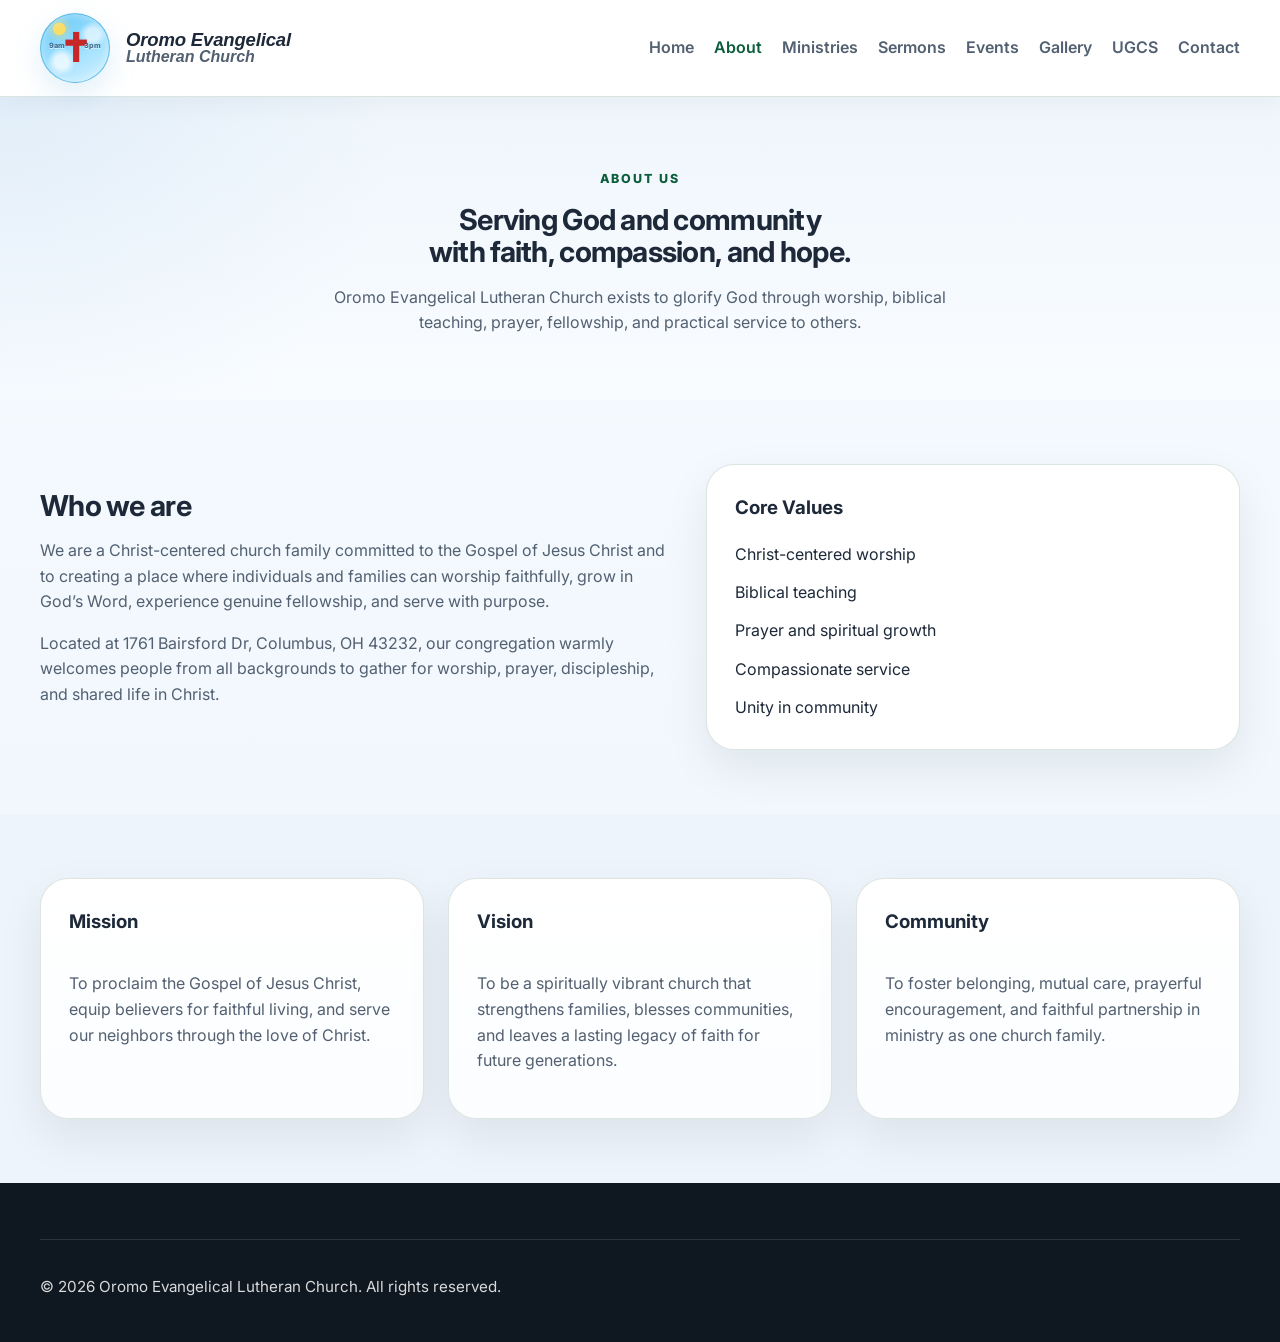
==== commit 484dfdb7: "Link site refinements on key pages" ====
--- a/about.html
+++ b/about.html
@@ -15,6 +15,7 @@
       rel="stylesheet"
     />
     <link rel="stylesheet" href="assets/css/styles.css" />
+    <link rel="stylesheet" href="assets/css/site-refinements.css" />
   </head>
   <body>
     <header class="site-header">
--- a/assets/css/styles.css
+++ b/assets/css/styles.css
@@ -5,7 +5,7 @@
   --color-text: #1d2939;
   --color-muted: #526071;
   --color-surface: #ffffff;
-  --color-surface-alt: #f4f8f6;
+  --color-surface-alt: #eef4fb;
   --color-border: #d8e1dc;
   --color-footer: #0f1720;
   --color-shadow: rgba(15, 23, 32, 0.08);
@@ -17,7 +17,7 @@
   --radius-lg: 22px;
   --radius-md: 16px;
   --radius-sm: 12px;
-  --container: 1120px;
+  --container: 1200px;
 }
 
 * {
@@ -32,7 +32,7 @@
   margin: 0;
   font-family: 'Inter', sans-serif;
   color: var(--color-text);
-  background: linear-gradient(180deg, #fcfdfc 0%, #f7faf8 100%);
+  background: linear-gradient(180deg, #f6fbff 0%, #eef5fb 100%);
   line-height: 1.6;
   -webkit-font-smoothing: antialiased;
 }
@@ -61,9 +61,8 @@
   position: sticky;
   top: 0;
   z-index: 20;
-  background: rgba(255, 255, 255, 0.94);
-  backdrop-filter: blur(14px);
-  border-bottom: 1px solid rgba(216, 225, 220, 0.8);
+  background: rgba(255, 255, 255, 0.98);
+  border-bottom: 1px solid rgba(216, 225, 220, 0.9);
   box-shadow: 0 8px 24px rgba(15, 23, 32, 0.04);
 }
 
@@ -71,42 +70,51 @@
   display: flex;
   align-items: center;
   justify-content: space-between;
-  gap: 1rem;
-  min-height: 78px;
+  gap: 1.5rem;
+  min-height: 96px;
 }
 
 .brand {
   display: inline-flex;
   align-items: center;
-  gap: 0.85rem;
+  gap: 1rem;
   font-weight: 700;
 }
 
 .brand-mark {
-  width: 46px;
-  height: 46px;
+  width: 64px;
+  height: 64px;
   border-radius: 50%;
-  background: linear-gradient(135deg, var(--color-primary), #158a58);
-  color: #fff;
+  background: linear-gradient(135deg, #dff7ee 0%, #edfaff 100%);
+  color: #c62828;
   display: grid;
   place-items: center;
-  font-size: 1.2rem;
-  box-shadow: var(--shadow-soft);
+  font-size: 2.35rem;
+  font-weight: 800;
+  line-height: 1;
+  border: 1px solid rgba(135, 201, 176, 0.72);
+  box-shadow: 0 10px 26px rgba(39, 150, 121, 0.14);
+  flex-shrink: 0;
 }
 
 .brand-text {
   display: flex;
   flex-direction: column;
-  line-height: 1.05;
+  line-height: 0.98;
 }
 
 .brand-text strong {
-  font-size: 1rem;
+  font-size: 1.16rem;
+  font-weight: 800;
+  font-style: italic;
+  letter-spacing: -0.01em;
 }
 
 .brand-text span {
   color: var(--color-muted);
-  font-size: 0.92rem;
+  font-size: 1rem;
+  font-weight: 700;
+  font-style: italic;
 }
 
 .site-nav {
@@ -146,12 +154,12 @@
 .hero,
 .page-hero {
   background:
-    radial-gradient(circle at top left, rgba(215, 167, 45, 0.16), transparent 30%),
-    linear-gradient(180deg, #eef6f1 0%, #ffffff 100%);
+    radial-gradient(circle at top left, rgba(164, 201, 236, 0.18), transparent 30%),
+    linear-gradient(180deg, #eff6fc 0%, #f9fcff 100%);
 }
 
 .hero {
-  padding: 5rem 0 4.5rem;
+  padding: 4.25rem 0 4rem;
 }
 
 .hero-refined {
@@ -159,7 +167,7 @@
 }
 
 .page-hero {
-  padding: 4.75rem 0 2.5rem;
+  padding: 4.25rem 0 3rem;
 }
 
 .hero-grid,
@@ -170,8 +178,9 @@
 }
 
 .hero-grid {
-  grid-template-columns: minmax(0, 1.05fr) minmax(320px, 0.95fr);
-  align-items: center;
+  grid-template-columns: minmax(520px, 1.04fr) minmax(430px, 0.96fr);
+  align-items: start;
+  gap: 3rem;
 }
 
 .hero-grid-enhanced {
@@ -180,8 +189,13 @@
 
 .hero-visual-stack {
   display: grid;
-  gap: 1.25rem;
-  align-content: center;
+  gap: 1.35rem;
+  align-content: start;
+}
+
+.hero-copy {
+  padding-right: 0;
+  align-self: center;
 }
 
 .hero-copy h1,
@@ -190,27 +204,33 @@
 .split-section h2,
 .cta-box h2,
 .ugcs-intro-card h2 {
-  line-height: 1.08;
+  line-height: 1.12;
   margin: 0 0 1rem;
-  letter-spacing: -0.02em;
+  letter-spacing: -0.025em;
+  text-wrap: balance;
 }
 
 .hero-copy h1 {
-  font-size: clamp(2.1rem, 4vw, 3.3rem);
-  max-width: 13ch;
+  font-size: clamp(1.75rem, 2.25vw, 2.1rem);
+  max-width: 24ch;
 }
 
 .hero-lead {
-  font-size: 1.06rem;
+  font-size: 1.02rem;
   max-width: 58ch;
 }
 
 .page-hero h1,
-.section-heading h2,
 .split-section h2,
 .cta-box h2,
 .ugcs-intro-card h2 {
-  font-size: clamp(2rem, 4vw, 3rem);
+  font-size: clamp(1.55rem, 2.25vw, 2rem);
+  max-width: 28ch;
+}
+
+.section-heading h2 {
+  font-size: clamp(1.45rem, 2vw, 1.8rem);
+  max-width: 100%;
 }
 
 .hero-copy p,
@@ -225,6 +245,7 @@
 .ugcs-intro-card p,
 .outreach-link-copy {
   color: var(--color-muted);
+  text-wrap: pretty;
 }
 
 .hero-copy p {
@@ -233,9 +254,9 @@
 
 .eyebrow {
   display: inline-block;
-  margin-bottom: 0.9rem;
+  margin-bottom: 0.95rem;
   text-transform: uppercase;
-  letter-spacing: 0.14em;
+  letter-spacing: 0.16em;
   font-size: 0.78rem;
   font-weight: 800;
   color: var(--color-primary);
@@ -243,15 +264,29 @@
 
 .centered-heading {
   text-align: center;
-  max-width: 760px;
+  max-width: 980px;
   margin: 0 auto;
+}
+
+.page-hero .centered-heading h1,
+.page-hero .container > h1 {
+  margin-left: auto;
+  margin-right: auto;
+}
+
+.page-hero .centered-heading p,
+.page-hero .container > p,
+.section-heading p {
+  max-width: 62ch;
+  margin-left: auto;
+  margin-right: auto;
 }
 
 .hero-actions {
   display: flex;
   flex-wrap: wrap;
-  gap: 1rem;
-  margin: 1.8rem 0 1.6rem;
+  gap: 0.75rem;
+  margin: 1.45rem 0 1.45rem;
 }
 
 .btn {
@@ -259,31 +294,31 @@
   align-items: center;
   justify-content: center;
   border-radius: 999px;
-  padding: 0.95rem 1.45rem;
+  padding: 0.58rem 0.92rem;
+  font-size: 0.9rem;
   font-weight: 700;
-  transition: transform 0.2s ease, box-shadow 0.2s ease, background 0.2s ease;
+  line-height: 1.2;
+  transition: transform 0.2s ease, box-shadow 0.2s ease, background 0.2s ease, color 0.2s ease;
 }
 
 .btn:hover {
-  transform: translateY(-2px);
-}
-
-.btn-primary {
-  background: var(--color-primary);
-  color: #fff;
-  box-shadow: 0 12px 30px rgba(11, 93, 59, 0.2);
-}
-
-.btn-primary:hover {
-  background: var(--color-primary-dark);
-}
-
+  transform: translateY(-1px);
+}
+
+.btn-primary,
 .btn-secondary,
 .btn-light {
-  background: #fff;
-  color: var(--color-text);
-  border: 1px solid rgba(216, 225, 220, 0.9);
-  box-shadow: 0 10px 24px rgba(15, 23, 32, 0.04);
+  background: #f5f8fb;
+  color: #1f67a7;
+  border: 1px solid #dce7ef;
+  box-shadow: 0 8px 18px rgba(15, 23, 32, 0.035);
+}
+
+.btn-primary:hover,
+.btn-secondary:hover,
+.btn-light:hover {
+  background: #eef5fb;
+  color: #155a96;
 }
 
 .btn-light {
@@ -308,7 +343,7 @@
 .service-times-highlight {
   display: grid;
   gap: 0.9rem;
-  max-width: 520px;
+  max-width: 540px;
 }
 
 .service-times-highlight li {
@@ -316,9 +351,9 @@
   align-items: center;
   justify-content: space-between;
   gap: 1rem;
-  padding: 0.95rem 1.15rem;
+  padding: 0.9rem 1.1rem;
   border-radius: var(--radius-md);
-  background: rgba(255, 255, 255, 0.86);
+  background: rgba(255, 255, 255, 0.92);
   border: 1px solid rgba(216, 225, 220, 0.9);
   box-shadow: 0 10px 24px rgba(15, 23, 32, 0.04);
 }
@@ -359,59 +394,57 @@
 }
 
 .hero-card-bold {
-  position: relative;
-  min-height: 560px;
-  box-shadow: 0 30px 70px rgba(15, 23, 32, 0.22);
+  min-height: 470px;
+  box-shadow: 0 20px 44px rgba(15, 23, 32, 0.12);
 }
 
 .hero-card-image {
   min-height: 420px;
-  background:
-    linear-gradient(rgba(6, 34, 22, 0.14), rgba(6, 34, 22, 0.34)),
-    url('../../home.webp') center/cover;
+  background: url('../../home.webp') left center/cover no-repeat;
 }
 
 .hero-card-image-bold {
-  min-height: 560px;
-  background:
-    linear-gradient(180deg, rgba(24, 6, 8, 0.08) 0%, rgba(39, 10, 12, 0.28) 28%, rgba(63, 16, 18, 0.48) 58%, rgba(26, 8, 10, 0.86) 100%),
-    radial-gradient(circle at 62% 32%, rgba(255, 244, 239, 0.34), transparent 18%),
-    radial-gradient(circle at 68% 38%, rgba(255, 224, 214, 0.26), transparent 24%),
-    radial-gradient(circle at top, rgba(255, 247, 243, 0.22), transparent 42%),
-    url('../../home.webp') 64% center/cover;
-  filter: saturate(1.22) contrast(1.08) brightness(0.98) sepia(0.12) hue-rotate(-8deg);
-  transform: scale(1.045);
+  min-height: 330px;
+  background: url('../../home.webp') 5% center/cover no-repeat;
 }
 
 .hero-card-content {
-  padding: 1.75rem;
+  padding: 1.25rem 1.55rem 1.55rem;
 }
 
 .hero-card-content-overlay {
-  position: absolute;
-  inset: auto 0 0 0;
-  z-index: 1;
-  padding: 2rem;
-  background: linear-gradient(180deg, rgba(7, 24, 17, 0) 0%, rgba(29, 8, 10, 0.82) 100%);
-  color: #fff;
+  position: static;
+  inset: auto;
+  background: #ffffff;
+  color: var(--color-text);
+  border-top: 1px solid rgba(216, 225, 220, 0.85);
 }
 
 .hero-card-content h2 {
-  margin-bottom: 0.75rem;
+  margin: 0 0 0.7rem;
+  font-size: clamp(1.18rem, 1.55vw, 1.42rem);
+  line-height: 1.22;
+  letter-spacing: -0.015em;
+  text-wrap: balance;
+}
+
+.hero-card-content p {
+  font-size: 0.98rem;
 }
 
 .hero-card-content-overlay .eyebrow,
 .hero-card-content-overlay p {
-  color: rgba(255, 245, 241, 0.92);
+  color: var(--color-muted);
 }
 
 .text-link {
-  color: var(--color-primary);
+  color: #1f67a7;
   font-weight: 700;
+  font-size: 0.95rem;
 }
 
 .text-link-light {
-  color: #fff7f3;
+  color: #1f67a7;
 }
 
 .secondary-hero-card {
@@ -422,37 +455,39 @@
 
 .secondary-hero-image {
   width: 100%;
-  height: 320px;
+  height: 280px;
   object-fit: cover;
-  object-position: center 28%;
-  filter: saturate(1.22) contrast(1.05) brightness(0.99) sepia(0.1) hue-rotate(-6deg);
-  transform: scale(1.03);
+  object-position: center center;
+  filter: none;
+  transform: none;
 }
 
 .secondary-hero-overlay {
-  position: absolute;
-  inset: auto 0 0 0;
-  padding: 1.5rem;
-  background: linear-gradient(180deg, rgba(7, 24, 17, 0) 0%, rgba(34, 8, 10, 0.8) 100%);
-  color: #fff;
+  position: static;
+  inset: auto;
+  padding: 1.35rem 1.45rem 1.5rem;
+  background: #ffffff;
+  color: var(--color-text);
+  border-top: 1px solid rgba(216, 225, 220, 0.85);
 }
 
 .secondary-hero-overlay .eyebrow {
-  color: rgba(255, 242, 236, 0.84);
+  color: var(--color-primary);
 }
 
 .secondary-hero-overlay h3 {
   margin: 0;
-  font-size: 1.4rem;
-  line-height: 1.2;
+  font-size: 1.18rem;
+  line-height: 1.25;
+  text-wrap: balance;
 }
 
 .section {
-  padding: 5rem 0;
+  padding: 4rem 0;
 }
 
 .section-soft {
-  background: linear-gradient(180deg, rgba(244, 248, 246, 0.7), rgba(255, 255, 255, 0));
+  background: linear-gradient(180deg, rgba(238, 244, 251, 0.92), rgba(250, 252, 255, 0.9));
 }
 
 .section-alt {
@@ -460,13 +495,14 @@
 }
 
 .section-heading {
-  max-width: 700px;
-  margin-bottom: 2.2rem;
+  max-width: 980px;
+  margin: 0 auto 2rem;
 }
 
 .cards {
   display: grid;
   gap: 1.5rem;
+  align-items: stretch;
 }
 
 .cards.three-up {
@@ -481,7 +517,7 @@
 .info-panel,
 .ugcs-intro-card,
 .ugcs-text-flow {
-  padding: 1.7rem;
+  padding: 1.75rem;
   border: 1px solid rgba(216, 225, 220, 0.85);
 }
 
@@ -501,11 +537,12 @@
 .site-footer h4,
 .gallery-item figcaption {
   margin-top: 0;
+  text-wrap: balance;
 }
 
 .feature-card,
 .polished-card {
-  background: linear-gradient(180deg, #ffffff 0%, #fbfdfb 100%);
+  background: linear-gradient(180deg, #ffffff 0%, #fbfdff 100%);
 }
 
 .outreach-card,
@@ -534,17 +571,78 @@
   gap: 0.8rem;
 }
 
-.ministry-balance-grid .balanced-card {
+.ministry-balance-grid .balanced-card,
+.event-card,
+.sermon-card {
   min-height: 100%;
 }
 
+.ministry-grid {
+  align-items: stretch;
+  grid-template-columns: repeat(12, minmax(0, 1fr));
+}
+
+.ministry-grid .card {
+  min-height: auto;
+}
+
+.ministry-grid .ministry-card-featured {
+  grid-column: span 6;
+}
+
+.ministry-grid > article:nth-child(2),
+.ministry-grid > article:nth-child(3) {
+  grid-column: span 3;
+}
+
+.ministry-grid > article:nth-child(4),
+.ministry-grid > article:nth-child(5),
+.ministry-grid > article:nth-child(6) {
+  grid-column: span 4;
+}
+
+.ministry-grid > article:nth-child(7) {
+  grid-column: 1 / -1;
+}
+
+.ministry-grid .polished-card {
+  padding: 1.35rem 1.5rem;
+}
+
+.ministry-grid .polished-card h3 {
+  margin-bottom: 0.55rem;
+}
+
+.ministry-grid .polished-card p {
+  margin-bottom: 0;
+}
+
+.ministry-grid .outreach-card {
+  display: grid;
+  grid-template-columns: minmax(0, 1fr) auto;
+  column-gap: 1.5rem;
+  align-items: center;
+}
+
+.ministry-grid .outreach-card h3,
+.ministry-grid .outreach-card p {
+  grid-column: 1;
+}
+
+.ministry-grid .outreach-card .btn {
+  grid-column: 2;
+  grid-row: 1 / span 3;
+  margin-top: 0;
+  align-self: center;
+}
+
 .refined-split {
-  grid-template-columns: minmax(0, 1fr) minmax(280px, 0.92fr);
+  grid-template-columns: minmax(0, 1fr) minmax(300px, 0.95fr);
   align-items: center;
 }
 
 .split-section {
-  grid-template-columns: 1.1fr 0.9fr;
+  grid-template-columns: 1.08fr 0.92fr;
   align-items: center;
 }
 
@@ -583,10 +681,6 @@
   min-height: 320px;
 }
 
-.ministry-grid .card {
-  min-height: 100%;
-}
-
 .ministry-card {
   display: flex;
   flex-direction: column;
@@ -595,16 +689,24 @@
 }
 
 .ministry-card-featured {
-  padding: 1.1rem;
+  padding: 1rem;
 }
 
 .ministry-image,
 .gallery-preview-image {
   width: 100%;
-  height: 260px;
+  height: 280px;
   object-fit: cover;
+  object-position: center center;
   border-radius: var(--radius-lg);
-  box-shadow: var(--shadow-image);
+  box-shadow: 0 16px 36px rgba(15, 23, 32, 0.11);
+  filter: saturate(1.06) contrast(1.03) brightness(1.02);
+  transform: none;
+}
+
+.ministry-image {
+  height: 300px;
+  object-position: center 42%;
 }
 
 .ugcs-section {
@@ -620,6 +722,11 @@
   padding-top: 1.75rem;
 }
 
+.ugcs-intro-card h2 {
+  max-width: none;
+  white-space: nowrap;
+}
+
 .ugcs-intro-card p,
 .ugcs-text-flow p {
   margin: 0;
@@ -631,11 +738,11 @@
 }
 
 .gallery-preview-section {
-  padding-top: 0;
+  padding-top: 1rem;
 }
 
 .gallery-preview-card {
-  padding: 1rem;
+  padding: 0.75rem;
 }
 
 .gallery-showcase {
@@ -651,8 +758,11 @@
   width: 100%;
   height: min(68vw, 520px);
   object-fit: cover;
+  object-position: center center;
   border-radius: var(--radius-lg);
   box-shadow: var(--shadow-image);
+  filter: none;
+  transform: none;
 }
 
 .gallery-thumbnails {
@@ -660,28 +770,32 @@
 }
 
 .cta-section {
-  padding-top: 0;
+  padding-top: 1rem;
 }
 
 .cta-box {
-  background: linear-gradient(135deg, var(--color-primary), #158a58);
-  color: #fff;
-  padding: 2.35rem;
+  background: linear-gradient(135deg, #dff7ee 0%, #eefaf4 52%, #f7fcff 100%);
+  color: var(--color-text);
+  padding: 2.75rem 2.5rem;
   display: flex;
   align-items: center;
   justify-content: space-between;
-  gap: 1.5rem;
-}
-
-.cta-box .eyebrow,
+  gap: 2rem;
+  border-color: rgba(135, 201, 176, 0.55);
+}
+
+.cta-box .eyebrow {
+  color: var(--color-primary);
+}
+
 .cta-box p {
-  color: rgba(255, 255, 255, 0.92);
+  color: var(--color-muted);
 }
 
 .site-footer {
   background: var(--color-footer);
   color: rgba(255, 255, 255, 0.84);
-  padding: 3rem 0 1.5rem;
+  padding: 3.5rem 0 1.75rem;
 }
 
 .footer-grid {
@@ -729,7 +843,9 @@
   width: 100%;
   height: 220px;
   object-fit: cover;
+  object-position: center center;
   transition: transform 0.3s ease;
+  filter: none;
 }
 
 .gallery-item figcaption {
@@ -757,8 +873,39 @@
   background: #fff;
 }
 
+@media (max-width: 1080px) {
+  .hero-grid {
+    grid-template-columns: 1fr;
+  }
+
+  .hero-copy h1 {
+    max-width: 100%;
+  }
+
+  .hero-card-bold {
+    min-height: auto;
+  }
+
+  .ministry-grid {
+    grid-template-columns: repeat(2, minmax(0, 1fr));
+  }
+
+  .ministry-grid .ministry-card-featured,
+  .ministry-grid > article:nth-child(2),
+  .ministry-grid > article:nth-child(3),
+  .ministry-grid > article:nth-child(4),
+  .ministry-grid > article:nth-child(5),
+  .ministry-grid > article:nth-child(6),
+  .ministry-grid > article:nth-child(7) {
+    grid-column: auto;
+  }
+
+  .ministry-grid .outreach-card {
+    grid-column: 1 / -1;
+  }
+}
+
 @media (max-width: 900px) {
-  .hero-grid,
   .split-section,
   .footer-grid,
   .cards.three-up,
@@ -771,12 +918,30 @@
   }
 
   .hero {
-    padding-top: 4.25rem;
-  }
-
-  .hero-card-bold,
+    padding-top: 4.5rem;
+  }
+
+  .hero-copy h1 {
+    font-size: clamp(1.7rem, 8vw, 2.15rem);
+    max-width: 100%;
+  }
+
+  .page-hero h1,
+  .section-heading h2,
+  .split-section h2,
+  .cta-box h2,
+  .ugcs-intro-card h2 {
+    max-width: 100%;
+  }
+
+  .ugcs-intro-card h2 {
+    white-space: normal;
+  }
+
   .hero-card-image-bold {
-    min-height: 420px;
+    min-height: 310px;
+    background-position: 4% center;
+    background-size: cover;
   }
 
   .secondary-hero-image {
@@ -796,13 +961,30 @@
     align-items: flex-start;
   }
 
+  .ministry-grid,
+  .ministry-grid .outreach-card {
+    grid-template-columns: 1fr;
+  }
+
+  .ministry-grid .outreach-card h3,
+  .ministry-grid .outreach-card p,
+  .ministry-grid .outreach-card .btn {
+    grid-column: auto;
+    grid-row: auto;
+  }
+
+  .ministry-grid .outreach-card .btn {
+    align-self: flex-start;
+    margin-top: 0.25rem;
+  }
+
   .nav-toggle {
     display: block;
   }
 
   .site-nav {
     position: absolute;
-    top: 78px;
+    top: 96px;
     right: 1rem;
     left: 1rem;
     display: none;
--- a/assets/css/site-refinements.css
+++ b/assets/css/site-refinements.css
@@ -0,0 +1,49 @@
+/* Site-wide logo refinement: clean morning blue sky, small clouds, and morning sun. */
+.brand-mark {
+  position: relative;
+  isolation: isolate;
+  overflow: hidden;
+  width: 70px;
+  height: 70px;
+  background:
+    radial-gradient(circle at 27% 22%, rgba(255, 221, 92, 0.95) 0 8%, rgba(255, 221, 92, 0.3) 9%, transparent 18%),
+    radial-gradient(ellipse at 30% 70%, rgba(255, 255, 255, 0.72) 0 10%, transparent 21%),
+    radial-gradient(ellipse at 76% 30%, rgba(255, 255, 255, 0.62) 0 9%, transparent 19%),
+    linear-gradient(155deg, #66c7f4 0%, #93dcff 46%, #d8f3ff 100%);
+  color: #c62828;
+  border: 1px solid rgba(74, 174, 224, 0.76);
+  box-shadow:
+    0 11px 28px rgba(83, 172, 215, 0.18),
+    inset 0 1px 10px rgba(255, 255, 255, 0.45);
+  font-size: 2.46rem;
+  line-height: 1;
+}
+
+.brand-mark::before,
+.brand-mark::after {
+  position: absolute;
+  z-index: 3;
+  top: 28px;
+  font-size: 0.45rem;
+  font-weight: 800;
+  line-height: 1;
+  letter-spacing: 0.01em;
+  color: rgba(29, 73, 108, 0.78);
+  text-transform: none;
+  text-shadow: 0 1px 0 rgba(255, 255, 255, 0.75);
+}
+
+.brand-mark::before {
+  content: '9am';
+  left: 8px;
+}
+
+.brand-mark::after {
+  content: '3pm';
+  right: 8px;
+}
+
+/* Keep UGCS intro closer to the hero copy. */
+.ugcs-section {
+  padding-top: 1.25rem;
+}
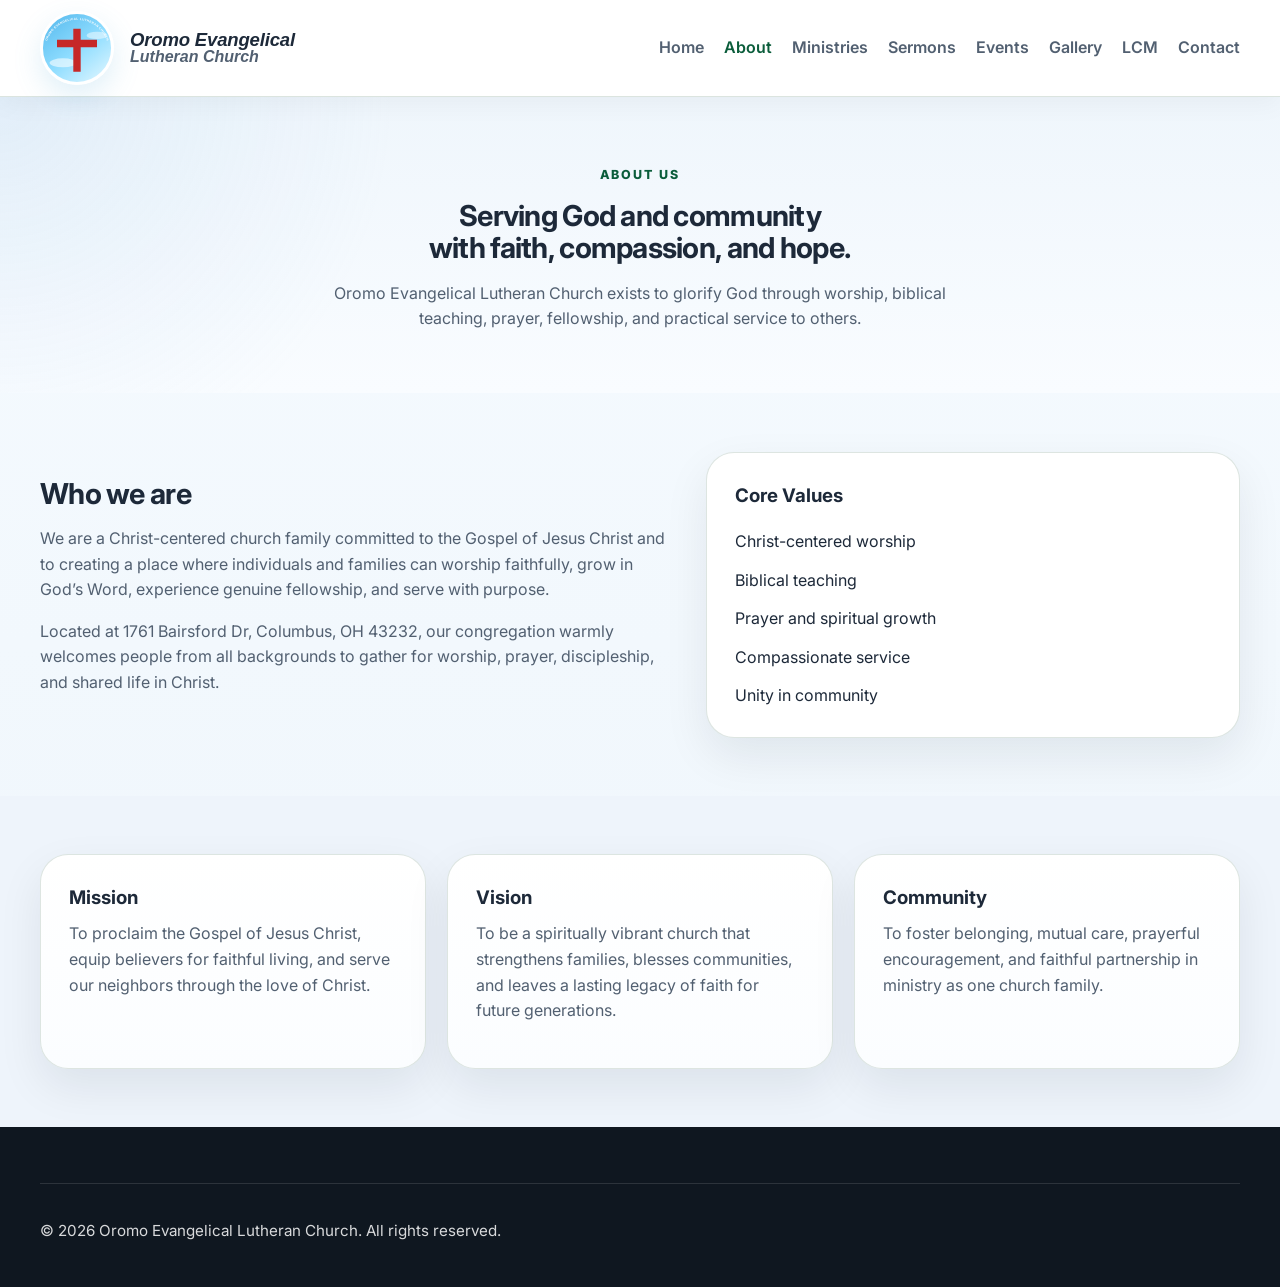
==== commit 98eaa5db: "Rename UGCS page and references to LCM" ====
--- a/about.html
+++ b/about.html
@@ -37,7 +37,7 @@
           <a href="sermons.html">Sermons</a>
           <a href="events.html">Events</a>
           <a href="gallery.html">Gallery</a>
-          <a href="ugcs.html">UGCS</a>
+          <a href="ugcs.html">LCM</a>
           <a href="contact.html">Contact</a>
         </nav>
       </div>
--- a/assets/css/site-refinements.css
+++ b/assets/css/site-refinements.css
@@ -3,44 +3,42 @@
   position: relative;
   isolation: isolate;
   overflow: hidden;
-  width: 70px;
-  height: 70px;
-  background:
-    radial-gradient(circle at 27% 22%, rgba(255, 221, 92, 0.95) 0 8%, rgba(255, 221, 92, 0.3) 9%, transparent 18%),
-    radial-gradient(ellipse at 30% 70%, rgba(255, 255, 255, 0.72) 0 10%, transparent 21%),
-    radial-gradient(ellipse at 76% 30%, rgba(255, 255, 255, 0.62) 0 9%, transparent 19%),
-    linear-gradient(155deg, #66c7f4 0%, #93dcff 46%, #d8f3ff 100%);
-  color: #c62828;
-  border: 1px solid rgba(74, 174, 224, 0.76);
-  box-shadow:
-    0 11px 28px rgba(83, 172, 215, 0.18),
-    inset 0 1px 10px rgba(255, 255, 255, 0.45);
-  font-size: 2.46rem;
+  width: 74px;
+  height: 74px;
+  background: url('../../logo.svg') center/contain no-repeat !important;
+  color: transparent !important;
+  border: 0 !important;
+  box-shadow: 0 11px 28px rgba(83, 172, 215, 0.18);
+  font-size: 0 !important;
   line-height: 1;
 }
 
 .brand-mark::before,
 .brand-mark::after {
-  position: absolute;
-  z-index: 3;
-  top: 28px;
-  font-size: 0.45rem;
-  font-weight: 800;
-  line-height: 1;
-  letter-spacing: 0.01em;
-  color: rgba(29, 73, 108, 0.78);
-  text-transform: none;
-  text-shadow: 0 1px 0 rgba(255, 255, 255, 0.75);
+  content: none !important;
 }
 
-.brand-mark::before {
-  content: '9am';
-  left: 8px;
+/* Keep shared page spacing balanced and avoid large empty gaps between content blocks. */
+.section {
+  padding-top: clamp(2.75rem, 5vw, 3.65rem);
+  padding-bottom: clamp(2.75rem, 5vw, 3.65rem);
 }
 
-.brand-mark::after {
-  content: '3pm';
-  right: 8px;
+.page-hero {
+  padding-top: clamp(3.15rem, 5vw, 4.1rem);
+  padding-bottom: clamp(2.25rem, 4vw, 2.85rem);
+}
+
+.cards {
+  gap: clamp(1rem, 2vw, 1.35rem);
+}
+
+.card h3 {
+  margin-bottom: 0.5rem;
+}
+
+.card p {
+  margin-top: 0;
 }
 
 /* Keep UGCS intro closer to the hero copy. */
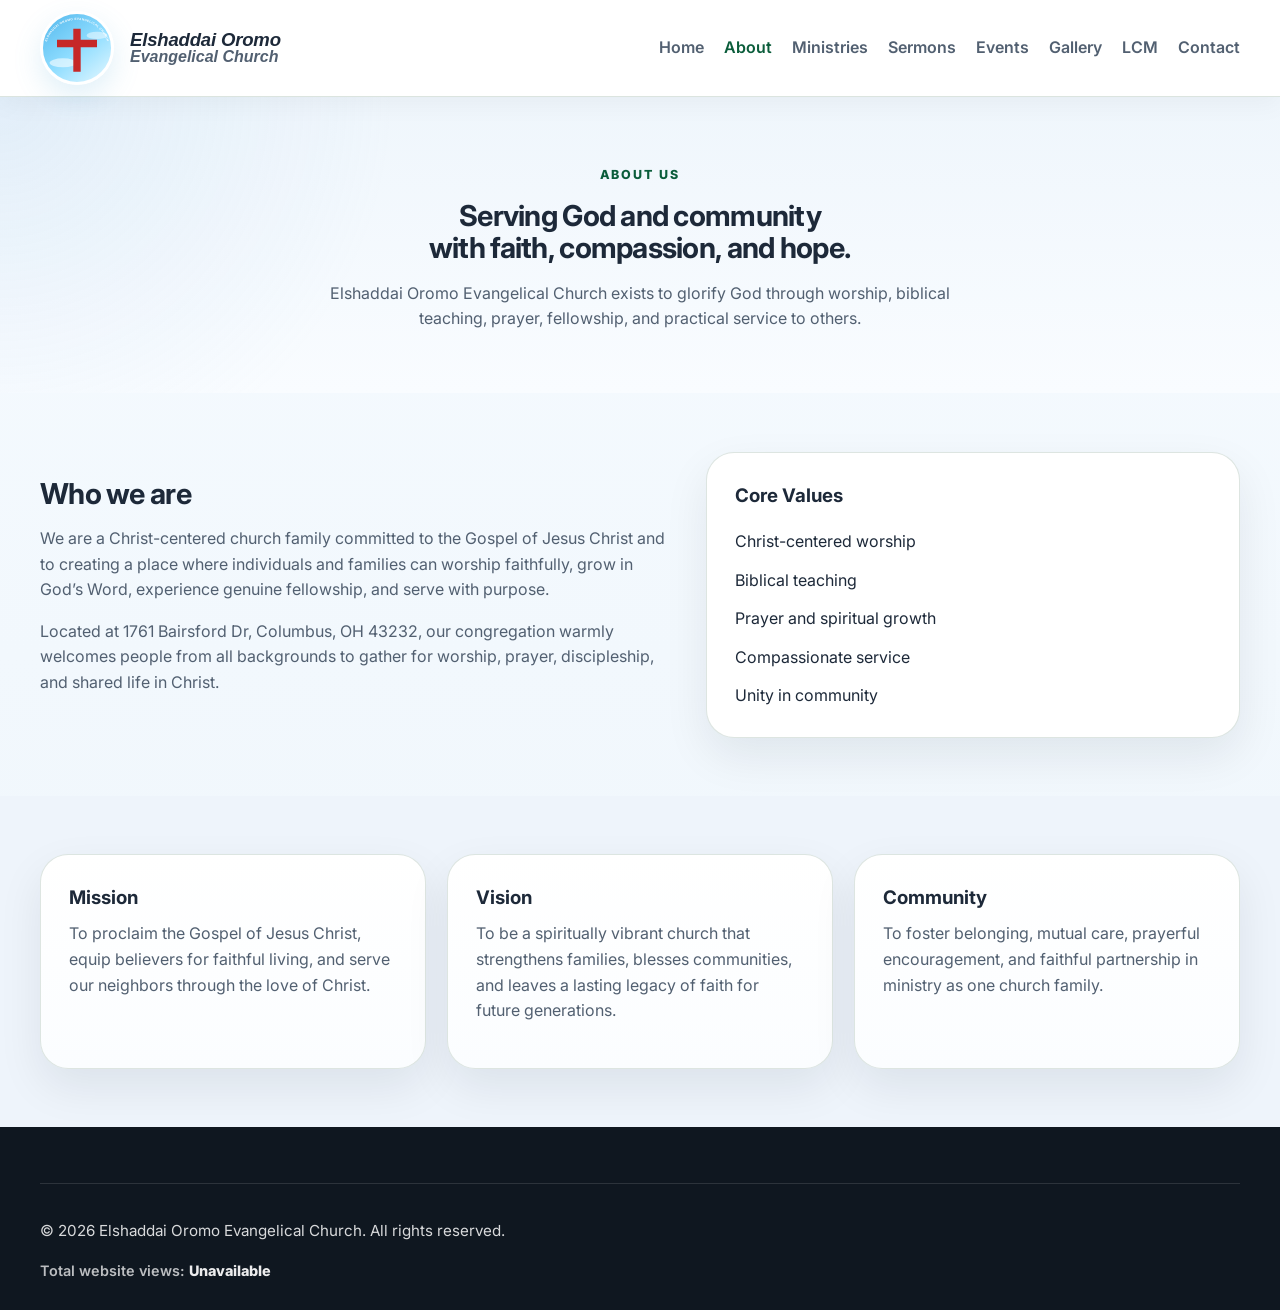
==== commit d3e9806f: "Rename church and update search metadata Co-authored-by: Copilot <223556219+Copilot@users.noreply.gi" ====
--- a/about.html
+++ b/about.html
@@ -2,11 +2,12 @@
 <html lang="en">
   <head>
     <meta charset="UTF-8" />
+    <link rel="canonical" href="https://www.oromoevangelicalchurch.org/about" />
     <meta name="viewport" content="width=device-width, initial-scale=1.0" />
-    <title>About | Oromo Evangelical Lutheran Church</title>
+    <title>About | Elshaddai Oromo Evangelical Church</title>
     <meta
       name="description"
-      content="Learn about Oromo Evangelical Lutheran Church in Columbus, Ohio, our mission, values, and commitment to worship, discipleship, and service."
+      content="Learn about Elshaddai Oromo Evangelical Church in Columbus, Ohio, our mission, values, and commitment to worship, discipleship, and service."
     />
     <link rel="preconnect" href="https://fonts.googleapis.com" />
     <link rel="preconnect" href="https://fonts.gstatic.com" crossorigin />
@@ -23,8 +24,8 @@
         <a class="brand" href="index.html">
           <span class="brand-mark">✝</span>
           <span class="brand-text">
-            <strong>Oromo Evangelical</strong>
-            <span>Lutheran Church</span>
+            <strong>Elshaddai Oromo</strong>
+            <span>Evangelical Church</span>
           </span>
         </a>
         <button class="nav-toggle" aria-label="Toggle navigation" aria-expanded="false">
@@ -49,7 +50,7 @@
           <span class="eyebrow">About Us</span>
           <h1>Serving God and community with faith, compassion, and hope.</h1>
           <p>
-            Oromo Evangelical Lutheran Church exists to glorify God through worship, biblical
+            Elshaddai Oromo Evangelical Church exists to glorify God through worship, biblical
             teaching, prayer, fellowship, and practical service to others.
           </p>
         </div>
@@ -112,7 +113,7 @@
 
     <footer class="site-footer">
       <div class="container footer-bottom">
-        <p>© 2026 Oromo Evangelical Lutheran Church. All rights reserved.</p>
+        <p>© 2026 Elshaddai Oromo Evangelical Church. All rights reserved.</p>
       </div>
     </footer>
 
--- a/assets/css/site-refinements.css
+++ b/assets/css/site-refinements.css
@@ -41,7 +41,19 @@
   margin-top: 0;
 }
 
-/* Keep UGCS intro closer to the hero copy. */
+/* Keep LCM intro closer to the hero copy. */
 .ugcs-section {
   padding-top: 1.25rem;
 }
+
+.site-view-counter {
+  margin: 0.35rem 0 0;
+  color: rgba(255, 255, 255, 0.72);
+  font-size: 0.9rem;
+  font-weight: 600;
+}
+
+.site-view-counter span {
+  color: rgba(255, 255, 255, 0.92);
+  font-weight: 800;
+}
